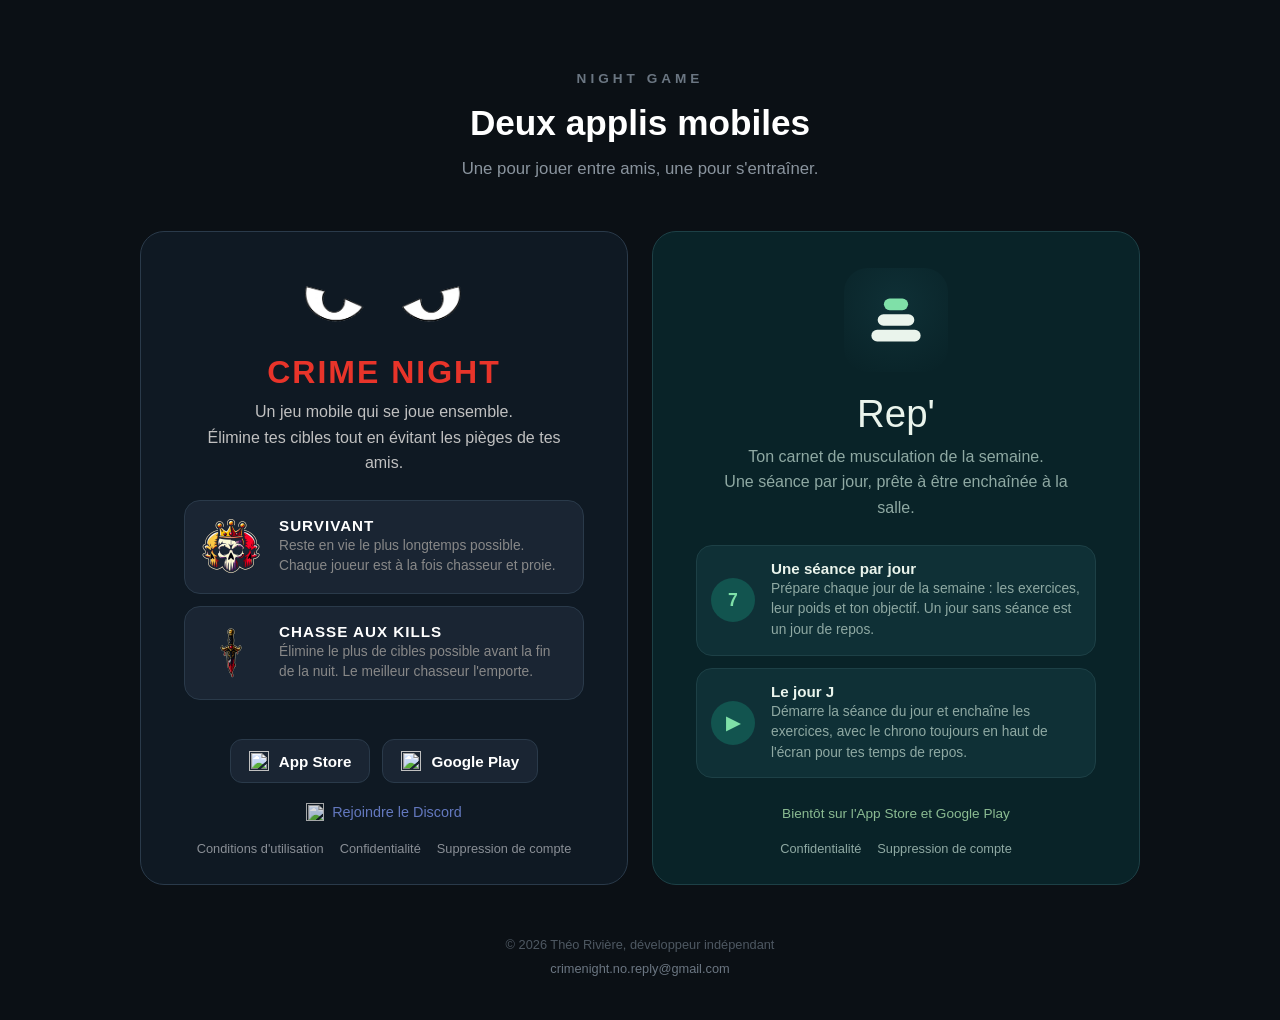
==== index.html @ a6609986 "Site statique de nightgame.fr Co-Authored-By: Claude Opus 5.5 <noreply@anthropic.com>" ====
<!DOCTYPE html>
<html lang="fr">
<head>
  <meta charset="UTF-8" />
  <meta name="viewport" content="width=device-width, initial-scale=1.0" />
  <title>Night Game – Crime Night et Rep'</title>
  <meta name="description" content="Crime Night, le jeu de l'assassin entre amis, et Rep', le carnet de musculation de la semaine. Deux applis mobiles de Théo Rivière." />
  <style>
    * { box-sizing: border-box; margin: 0; padding: 0; }
    body {
      font-family: -apple-system, BlinkMacSystemFont, "Segoe UI", Roboto, sans-serif;
      background: #0b1015;
      color: #e0e0e0;
      min-height: 100vh;
      display: flex;
      flex-direction: column;
      align-items: center;
      padding: 56px 16px 40px;
      overflow-x: hidden;
    }

    header {
      text-align: center;
      margin-bottom: 48px;
    }
    .brand {
      font-size: 0.85rem;
      font-weight: 700;
      letter-spacing: 4px;
      text-transform: uppercase;
      color: #6b7682;
      margin-bottom: 12px;
    }
    header h1 {
      font-size: 2.2rem;
      font-weight: 800;
      color: #ffffff;
      line-height: 1.2;
    }
    header p {
      margin-top: 12px;
      font-size: 1.05rem;
      color: #8a949e;
      line-height: 1.6;
    }

    .apps {
      display: grid;
      grid-template-columns: repeat(2, minmax(0, 1fr));
      gap: 24px;
      width: 100%;
      max-width: 1000px;
    }
    @media (max-width: 760px) {
      .apps { grid-template-columns: 1fr; }
    }

    .app {
      display: flex;
      flex-direction: column;
      align-items: center;
      text-align: center;
      border-radius: 24px;
      padding: 36px 24px 28px;
      border: 1px solid;
    }
    .app h2 {
      font-size: 2rem;
      font-weight: 800;
      margin-bottom: 8px;
    }
    .app .pitch {
      font-size: 1rem;
      line-height: 1.6;
      max-width: 380px;
      margin-bottom: 24px;
    }

    .features {
      display: flex;
      flex-direction: column;
      gap: 12px;
      width: 100%;
      max-width: 400px;
      margin-bottom: 28px;
      text-align: left;
    }
    .feature {
      display: flex;
      align-items: center;
      gap: 16px;
      border-radius: 16px;
      padding: 14px;
    }
    .feature-title {
      font-size: 0.95rem;
      font-weight: 700;
      margin-bottom: 2px;
    }
    .feature-desc {
      font-size: 0.86rem;
      line-height: 1.5;
    }

    .badges {
      display: flex;
      gap: 12px;
      flex-wrap: wrap;
      justify-content: center;
      margin-top: auto;
      margin-bottom: 20px;
    }
    .badge {
      display: inline-flex;
      align-items: center;
      gap: 10px;
      border-radius: 12px;
      padding: 11px 18px;
      text-decoration: none;
      color: #ffffff;
      font-size: 0.95rem;
      font-weight: 600;
      border: 1px solid;
      transition: background 0.2s, border-color 0.2s;
    }
    .badge img { display: block; }
    .soon {
      font-size: 0.85rem;
      margin-bottom: 20px;
      margin-top: auto;
    }

    .legal {
      display: flex;
      gap: 6px 16px;
      flex-wrap: wrap;
      justify-content: center;
      font-size: 0.8rem;
    }
    .legal a { text-decoration: none; }
    .legal a:hover { text-decoration: underline; }

    /* Crime Night: night blue and blood red, as in the app. */
    .crime-night { background: #0f1923; border-color: #2a3a4a; }
    .crime-night h2 { color: #e8342a; text-transform: uppercase; letter-spacing: 2px; }
    .crime-night .pitch { color: #c0c0c0; }
    .crime-night .feature { background: #1a2533; border: 1px solid #2a3a4a; }
    .crime-night .feature img { width: 64px; height: 64px; object-fit: cover; border-radius: 12px; flex-shrink: 0; }
    .crime-night .feature-title { color: #ffffff; text-transform: uppercase; letter-spacing: 1px; }
    .crime-night .feature-desc { color: #888888; }
    .crime-night .badge { background: #1a2533; border-color: #2a3a4a; }
    .crime-night .badge:hover { background: #243040; border-color: #e8342a; }
    .crime-night .legal a { color: #8a8f96; }
    .crime-night .legal a:hover { color: #e8342a; }
    .eyes { cursor: pointer; margin-bottom: 20px; }
    .eyes img { width: 180px; height: auto; display: block; }
    .discord {
      display: inline-flex;
      align-items: center;
      gap: 8px;
      color: #7289da;
      text-decoration: none;
      font-size: 0.9rem;
      opacity: 0.85;
      margin-bottom: 20px;
    }
    .discord:hover { opacity: 1; }

    /* Rep': night teal and greens, as in the app. */
    .rep { background: #092328; border-color: #1d4046; }
    .rep .logo { width: 104px; height: 104px; border-radius: 24px; margin-bottom: 20px; display: block; }
    .rep h2 { color: #eaf4ec; font-weight: 300; font-size: 2.4rem; }
    .rep .pitch { color: #8fa9a3; }
    .rep .feature { background: #0f3036; border: 1px solid #1d4046; }
    .rep .feature-icon {
      width: 44px; height: 44px; border-radius: 22px; flex-shrink: 0;
      background: #12544f; color: #7fe0a8;
      display: flex; align-items: center; justify-content: center;
      font-weight: 700; font-size: 1.1rem;
    }
    .rep .feature-title { color: #eaf4ec; }
    .rep .feature-desc { color: #8fa9a3; }
    .rep .soon { color: #8bbb92; }
    .rep .legal a { color: #8fa9a3; }
    .rep .legal a:hover { color: #7fe0a8; }

    footer {
      margin-top: 48px;
      font-size: 0.8rem;
      color: #4e5862;
      text-align: center;
      line-height: 1.8;
    }
    footer a { color: #6b7682; text-decoration: none; }
    footer a:hover { color: #ffffff; }
  </style>
</head>
<body>

  <header>
    <p class="brand">Night Game</p>
    <h1>Deux applis mobiles</h1>
    <p>Une pour jouer entre amis, une pour s'entraîner.</p>
  </header>

  <main class="apps">

    <section class="app crime-night" aria-labelledby="crime-night-title">
      <div class="eyes" id="eyesWrap">
        <img id="eyes" src="images/crime-night-eyes-0.png" alt="Les yeux de Crime Night" />
      </div>
      <h2 id="crime-night-title">Crime Night</h2>
      <p class="pitch">
        Un jeu mobile qui se joue ensemble.<br>
        Élimine tes cibles tout en évitant les pièges de tes amis.
      </p>

      <div class="features">
        <div class="feature">
          <img src="images/crime-night-survivant.png" alt="" />
          <div>
            <h3 class="feature-title">Survivant</h3>
            <p class="feature-desc">Reste en vie le plus longtemps possible. Chaque joueur est à la fois chasseur et proie.</p>
          </div>
        </div>
        <div class="feature">
          <img src="images/crime-night-chasse.png" alt="" />
          <div>
            <h3 class="feature-title">Chasse aux kills</h3>
            <p class="feature-desc">Élimine le plus de cibles possible avant la fin de la nuit. Le meilleur chasseur l'emporte.</p>
          </div>
        </div>
      </div>

      <div class="badges">
        <a class="badge" href="#" id="crime-night-appstore">
          <img src="https://cdn.simpleicons.org/apple/ffffff" width="20" height="20" alt="" />
          App Store
        </a>
        <a class="badge" href="#" id="crime-night-playstore">
          <img src="https://cdn.simpleicons.org/googleplay/ffffff" width="20" height="20" alt="" />
          Google Play
        </a>
      </div>

      <a class="discord" href="https://discord.gg/NKzgm3md3F" target="_blank" rel="noopener">
        <img src="https://cdn.simpleicons.org/discord/5865F2" width="18" height="18" alt="" style="display:block" />
        Rejoindre le Discord
      </a>

      <nav class="legal" aria-label="Crime Night : informations légales">
        <a href="cgu.html">Conditions d'utilisation</a>
        <a href="confidentialite.html">Confidentialité</a>
        <a href="suppression-compte.html">Suppression de compte</a>
      </nav>
    </section>

    <section class="app rep" aria-labelledby="rep-title">
      <img class="logo" src="images/rep.svg" alt="Logo de Rep'" />
      <h2 id="rep-title">Rep'</h2>
      <p class="pitch">
        Ton carnet de musculation de la semaine.<br>
        Une séance par jour, prête à être enchaînée à la salle.
      </p>

      <div class="features">
        <div class="feature">
          <div class="feature-icon" aria-hidden="true">7</div>
          <div>
            <h3 class="feature-title">Une séance par jour</h3>
            <p class="feature-desc">Prépare chaque jour de la semaine : les exercices, leur poids et ton objectif. Un jour sans séance est un jour de repos.</p>
          </div>
        </div>
        <div class="feature">
          <div class="feature-icon" aria-hidden="true">▶</div>
          <div>
            <h3 class="feature-title">Le jour J</h3>
            <p class="feature-desc">Démarre la séance du jour et enchaîne les exercices, avec le chrono toujours en haut de l'écran pour tes temps de repos.</p>
          </div>
        </div>
      </div>

      <p class="soon">Bientôt sur l'App Store et Google Play</p>

      <nav class="legal" aria-label="Rep' : informations légales">
        <a href="rep/confidentialite.html">Confidentialité</a>
        <a href="rep/suppression-compte.html">Suppression de compte</a>
      </nav>
    </section>

  </main>

  <footer>
    © 2026 Théo Rivière, développeur indépendant<br>
    <a href="mailto:crimenight.no.reply@gmail.com">crimenight.no.reply@gmail.com</a>
  </footer>

  <script>
    const FRAMES = [
      'images/crime-night-eyes-0.png',
      'images/crime-night-eyes-1.png',
      'images/crime-night-eyes-2.png'
    ];
    const SEQUENCE = [0, 1, 2, 1, 0];
    const TIMING   = [0, 60, 80, 60, 90];

    // Loaded ahead, so the first blink doesn't wait for the network.
    FRAMES.forEach((src) => { new Image().src = src; });

    const img = document.getElementById('eyes');
    let blinking = false;
    let nextBlink;

    function playBlink(scheduleNext) {
      if (blinking) return;
      blinking = true;
      clearTimeout(nextBlink);
      let step = 0;
      function tick() {
        if (step >= SEQUENCE.length) {
          blinking = false;
          if (scheduleNext) nextBlink = setTimeout(() => playBlink(true), 8000 + Math.random() * 6000);
          return;
        }
        img.src = FRAMES[SEQUENCE[step]];
        setTimeout(tick, TIMING[step]);
        step++;
      }
      tick();
    }

    setTimeout(() => playBlink(true), 1600);
    document.getElementById('eyesWrap').addEventListener('click', () => playBlink(false));
  </script>

</body>
</html>
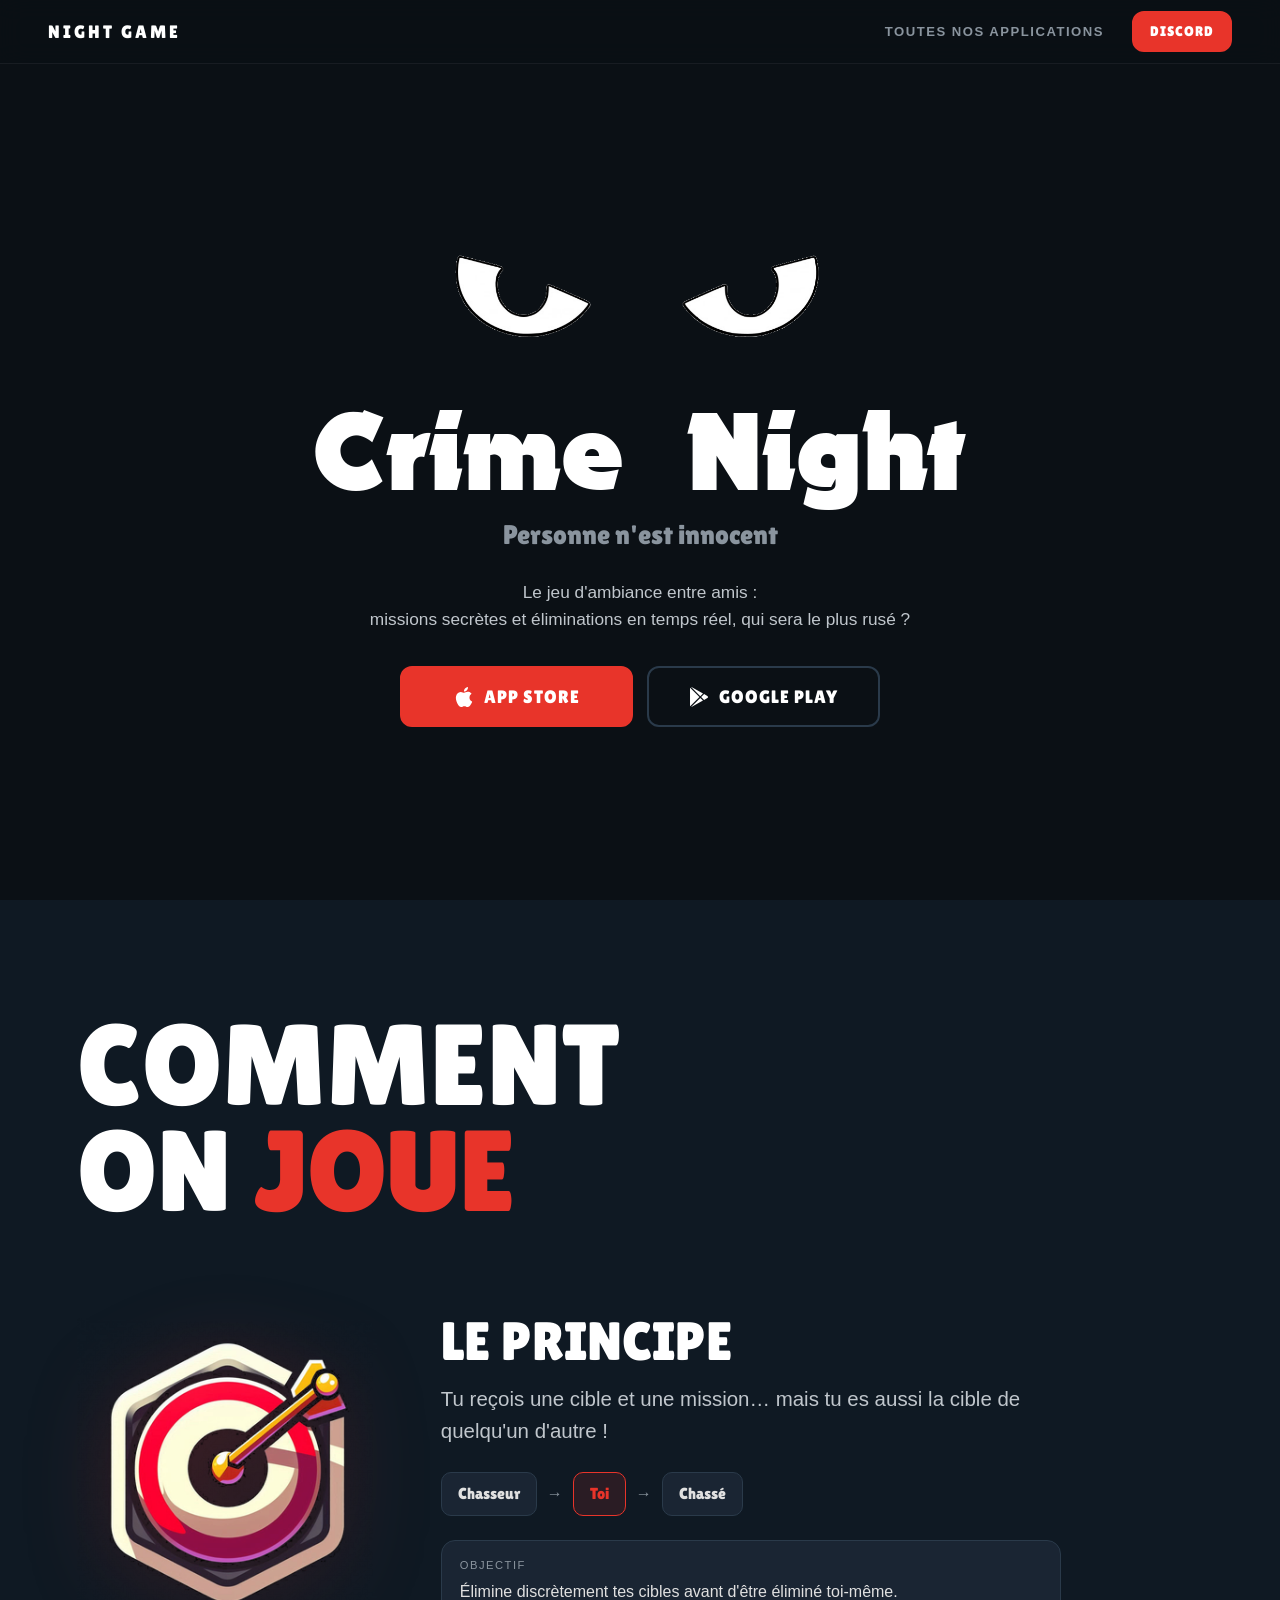
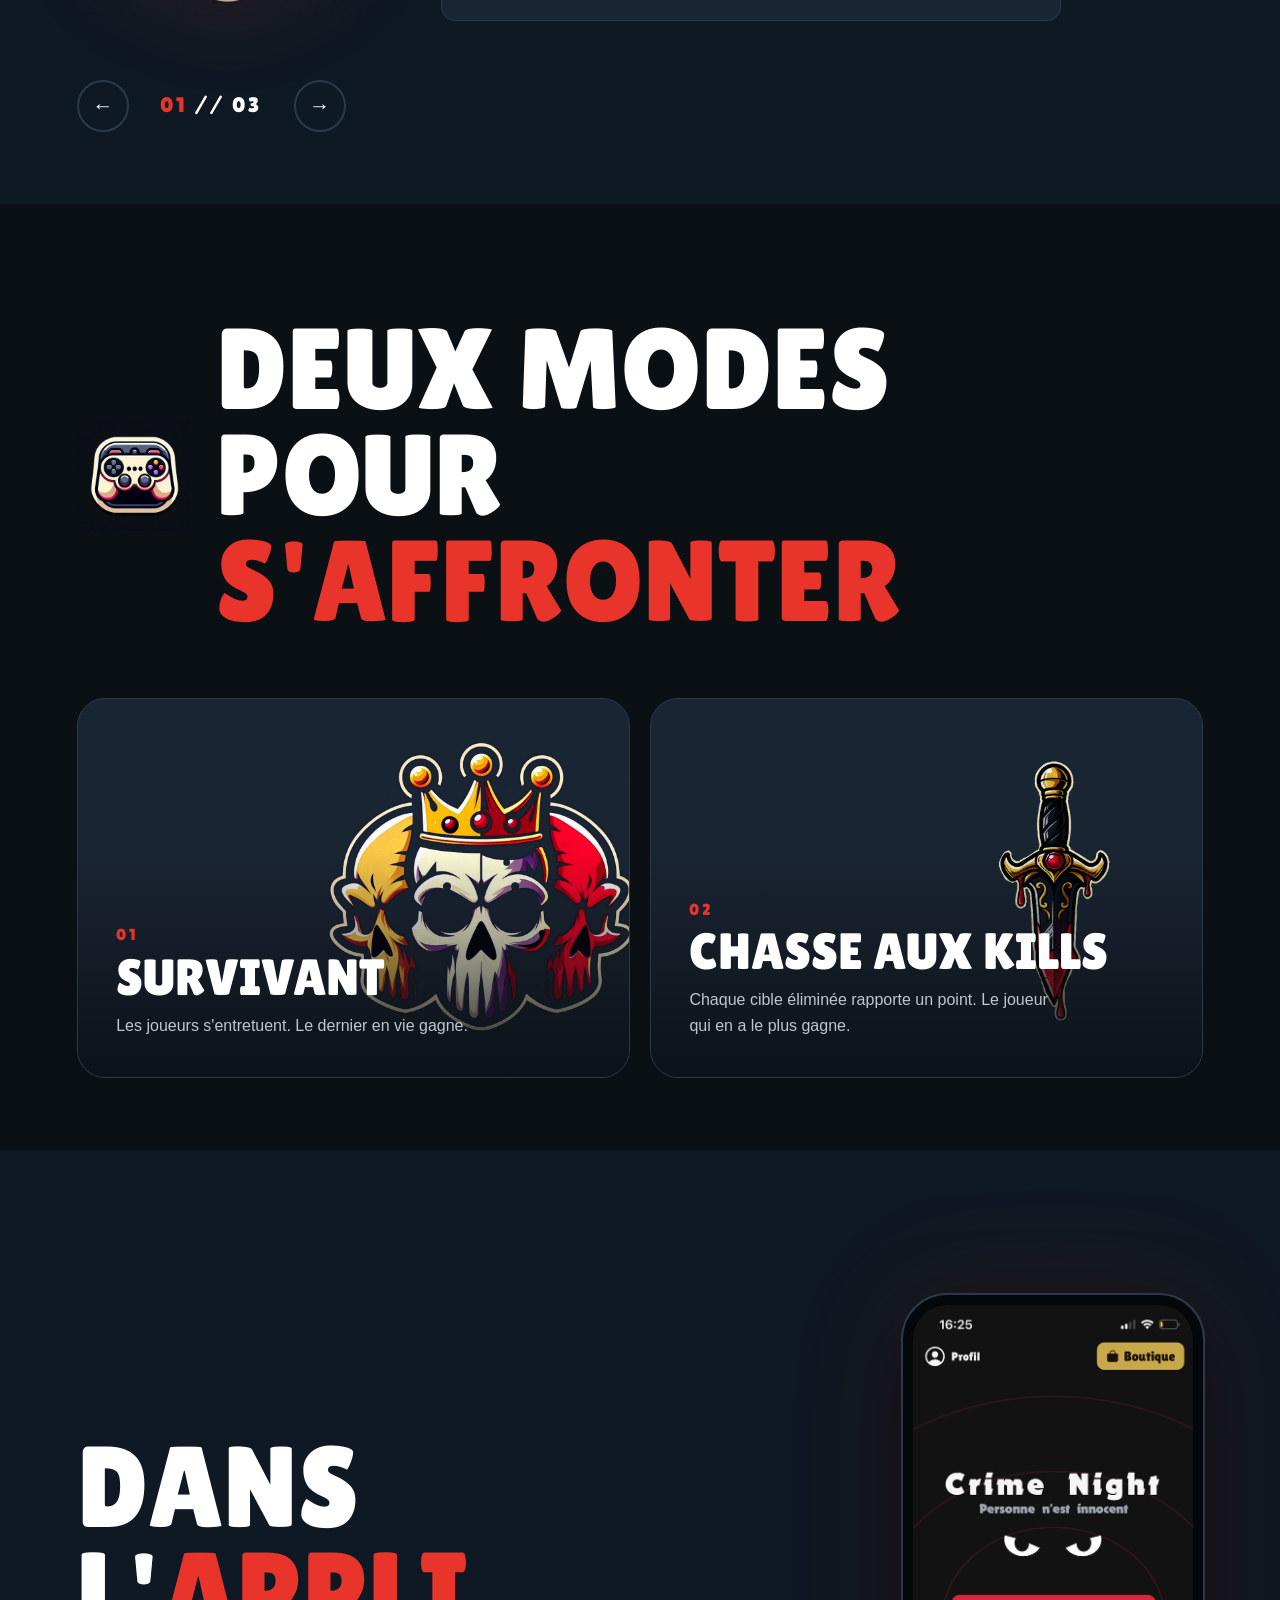
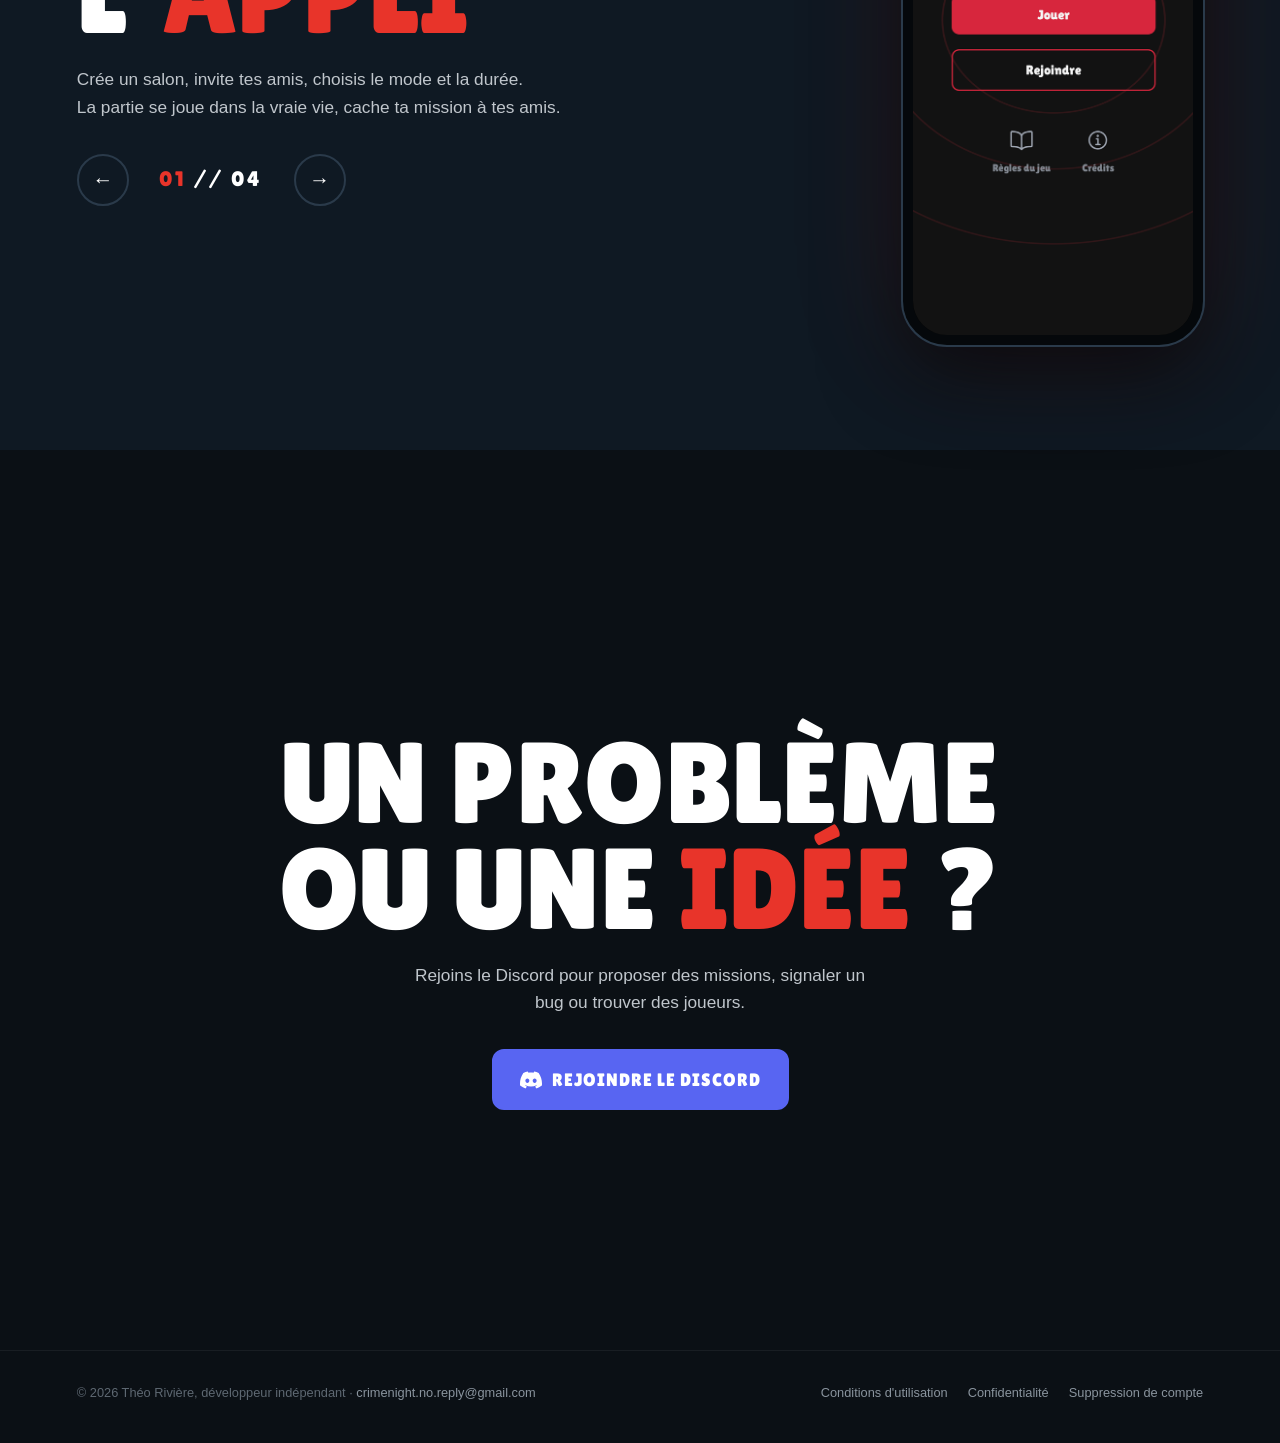
==== commit c99e1ded: "Refonte du site : accueil Crime Night, « Toutes nos applications », pages légales bilingues - index." ====
--- a/index.html
+++ b/index.html
@@ -3,335 +3,155 @@
 <head>
   <meta charset="UTF-8" />
   <meta name="viewport" content="width=device-width, initial-scale=1.0" />
-  <title>Night Game – Crime Night et Rep'</title>
-  <meta name="description" content="Crime Night, le jeu de l'assassin entre amis, et Rep', le carnet de musculation de la semaine. Deux applis mobiles de Théo Rivière." />
-  <style>
-    * { box-sizing: border-box; margin: 0; padding: 0; }
-    body {
-      font-family: -apple-system, BlinkMacSystemFont, "Segoe UI", Roboto, sans-serif;
-      background: #0b1015;
-      color: #e0e0e0;
-      min-height: 100vh;
-      display: flex;
-      flex-direction: column;
-      align-items: center;
-      padding: 56px 16px 40px;
-      overflow-x: hidden;
-    }
+  <title>Crime Night – Night Game</title>
+  <meta name="description" content="Crime Night, le jeu d'ambiance entre amis : missions secrètes et éliminations en temps réel. Disponible sur l'App Store et Google Play." />
+  <link rel="icon" href="images/crime-night-icon.png" type="image/png" />
+  <link rel="stylesheet" href="site.css" />
+</head>
+<body id="top">
 
-    header {
-      text-align: center;
-      margin-bottom: 48px;
-    }
-    .brand {
-      font-size: 0.85rem;
-      font-weight: 700;
-      letter-spacing: 4px;
-      text-transform: uppercase;
-      color: #6b7682;
-      margin-bottom: 12px;
-    }
-    header h1 {
-      font-size: 2.2rem;
-      font-weight: 800;
-      color: #ffffff;
-      line-height: 1.2;
-    }
-    header p {
-      margin-top: 12px;
-      font-size: 1.05rem;
-      color: #8a949e;
-      line-height: 1.6;
-    }
-
-    .apps {
-      display: grid;
-      grid-template-columns: repeat(2, minmax(0, 1fr));
-      gap: 24px;
-      width: 100%;
-      max-width: 1000px;
-    }
-    @media (max-width: 760px) {
-      .apps { grid-template-columns: 1fr; }
-    }
-
-    .app {
-      display: flex;
-      flex-direction: column;
-      align-items: center;
-      text-align: center;
-      border-radius: 24px;
-      padding: 36px 24px 28px;
-      border: 1px solid;
-    }
-    .app h2 {
-      font-size: 2rem;
-      font-weight: 800;
-      margin-bottom: 8px;
-    }
-    .app .pitch {
-      font-size: 1rem;
-      line-height: 1.6;
-      max-width: 380px;
-      margin-bottom: 24px;
-    }
-
-    .features {
-      display: flex;
-      flex-direction: column;
-      gap: 12px;
-      width: 100%;
-      max-width: 400px;
-      margin-bottom: 28px;
-      text-align: left;
-    }
-    .feature {
-      display: flex;
-      align-items: center;
-      gap: 16px;
-      border-radius: 16px;
-      padding: 14px;
-    }
-    .feature-title {
-      font-size: 0.95rem;
-      font-weight: 700;
-      margin-bottom: 2px;
-    }
-    .feature-desc {
-      font-size: 0.86rem;
-      line-height: 1.5;
-    }
-
-    .badges {
-      display: flex;
-      gap: 12px;
-      flex-wrap: wrap;
-      justify-content: center;
-      margin-top: auto;
-      margin-bottom: 20px;
-    }
-    .badge {
-      display: inline-flex;
-      align-items: center;
-      gap: 10px;
-      border-radius: 12px;
-      padding: 11px 18px;
-      text-decoration: none;
-      color: #ffffff;
-      font-size: 0.95rem;
-      font-weight: 600;
-      border: 1px solid;
-      transition: background 0.2s, border-color 0.2s;
-    }
-    .badge img { display: block; }
-    .soon {
-      font-size: 0.85rem;
-      margin-bottom: 20px;
-      margin-top: auto;
-    }
-
-    .legal {
-      display: flex;
-      gap: 6px 16px;
-      flex-wrap: wrap;
-      justify-content: center;
-      font-size: 0.8rem;
-    }
-    .legal a { text-decoration: none; }
-    .legal a:hover { text-decoration: underline; }
-
-    /* Crime Night: night blue and blood red, as in the app. */
-    .crime-night { background: #0f1923; border-color: #2a3a4a; }
-    .crime-night h2 { color: #e8342a; text-transform: uppercase; letter-spacing: 2px; }
-    .crime-night .pitch { color: #c0c0c0; }
-    .crime-night .feature { background: #1a2533; border: 1px solid #2a3a4a; }
-    .crime-night .feature img { width: 64px; height: 64px; object-fit: cover; border-radius: 12px; flex-shrink: 0; }
-    .crime-night .feature-title { color: #ffffff; text-transform: uppercase; letter-spacing: 1px; }
-    .crime-night .feature-desc { color: #888888; }
-    .crime-night .badge { background: #1a2533; border-color: #2a3a4a; }
-    .crime-night .badge:hover { background: #243040; border-color: #e8342a; }
-    .crime-night .legal a { color: #8a8f96; }
-    .crime-night .legal a:hover { color: #e8342a; }
-    .eyes { cursor: pointer; margin-bottom: 20px; }
-    .eyes img { width: 180px; height: auto; display: block; }
-    .discord {
-      display: inline-flex;
-      align-items: center;
-      gap: 8px;
-      color: #7289da;
-      text-decoration: none;
-      font-size: 0.9rem;
-      opacity: 0.85;
-      margin-bottom: 20px;
-    }
-    .discord:hover { opacity: 1; }
-
-    /* Rep': night teal and greens, as in the app. */
-    .rep { background: #092328; border-color: #1d4046; }
-    .rep .logo { width: 104px; height: 104px; border-radius: 24px; margin-bottom: 20px; display: block; }
-    .rep h2 { color: #eaf4ec; font-weight: 300; font-size: 2.4rem; }
-    .rep .pitch { color: #8fa9a3; }
-    .rep .feature { background: #0f3036; border: 1px solid #1d4046; }
-    .rep .feature-icon {
-      width: 44px; height: 44px; border-radius: 22px; flex-shrink: 0;
-      background: #12544f; color: #7fe0a8;
-      display: flex; align-items: center; justify-content: center;
-      font-weight: 700; font-size: 1.1rem;
-    }
-    .rep .feature-title { color: #eaf4ec; }
-    .rep .feature-desc { color: #8fa9a3; }
-    .rep .soon { color: #8bbb92; }
-    .rep .legal a { color: #8fa9a3; }
-    .rep .legal a:hover { color: #7fe0a8; }
-
-    footer {
-      margin-top: 48px;
-      font-size: 0.8rem;
-      color: #4e5862;
-      text-align: center;
-      line-height: 1.8;
-    }
-    footer a { color: #6b7682; text-decoration: none; }
-    footer a:hover { color: #ffffff; }
-  </style>
-</head>
-<body>
-
-  <header>
-    <p class="brand">Night Game</p>
-    <h1>Deux applis mobiles</h1>
-    <p>Une pour jouer entre amis, une pour s'entraîner.</p>
+  <header class="nav">
+    <a class="brand" href="index.html">Night Game</a>
+    <a class="link" href="applications.html"><span class="hide-s">Toutes nos applications</span><span class="show-s">Applis</span></a>
+    <a class="btn" href="https://discord.gg/NKzgm3md3F" target="_blank" rel="noopener">Discord</a>
   </header>
 
-  <main class="apps">
+  <main>
 
-    <section class="app crime-night" aria-labelledby="crime-night-title">
-      <div class="eyes" id="eyesWrap">
-        <img id="eyes" src="images/crime-night-eyes-0.png" alt="Les yeux de Crime Night" />
+    <!-- Ouverture -->
+    <section class="screen hero hero-a">
+      <img class="eyes" src="images/crime-night-eyes-0.png" alt="Les yeux de Crime Night" />
+      <h1 class="wordmark">Crime Night</h1>
+      <p class="tagline">Personne n'est innocent</p>
+      <p class="pitch">Le jeu d'ambiance entre amis :<br> missions secrètes et éliminations en temps réel, qui sera le plus rusé ?</p>
+      <div class="stores">
+        <a class="btn big" href="https://apps.apple.com/fr/app/crime-night/id6790823280" target="_blank" rel="noopener">
+          <img src="images/icones/apple.svg" alt="" /> App Store
+        </a>
+        <a class="btn big ghost" href="https://play.google.com/store/apps/details?id=com.theoriviere.frontend&hl=fr" target="_blank" rel="noopener">
+          <img src="images/icones/googleplay.svg" alt="" /> Google Play
+        </a>
       </div>
-      <h2 id="crime-night-title">Crime Night</h2>
-      <p class="pitch">
-        Un jeu mobile qui se joue ensemble.<br>
-        Élimine tes cibles tout en évitant les pièges de tes amis.
-      </p>
+    </section>
 
-      <div class="features">
-        <div class="feature">
+    <!-- Comment on joue -->
+    <section class="screen alt carousel" id="regles">
+      <h2 class="giant reveal">Comment<br>on <em>joue</em></h2>
+      <div class="slides reveal d1">
+
+        <article class="slide rule">
+          <img class="art" src="images/regles/cible.png" alt="" />
+          <div>
+            <h3>Le principe</h3>
+            <p class="lead">Tu reçois une cible et une mission… mais tu es aussi la cible de quelqu'un d'autre !</p>
+            <div class="chain"><span>Chasseur</span><i>→</i><span class="you">Toi</span><i>→</i><span>Chassé</span></div>
+            <div class="note"><small>Objectif</small>Élimine discrètement tes cibles avant d'être éliminé toi-même.</div>
+          </div>
+        </article>
+
+        <article class="slide rule">
+          <img class="art" src="images/regles/notepaper.png" alt="" />
+          <div>
+            <h3>Ta mission</h3>
+            <p class="lead">Tu reçois une cible et un objectif secrets. Accomplis l'objectif sans être soupçonné pour valider le kill.</p>
+            <div class="note"><small>Exemple d'objectif</small>« Fais rire ta cible avec un mime »</div>
+            <div class="note"><small>À savoir</small>Relancer ta mission secrète change l'objectif, mais ta cible reste la même.</div>
+          </div>
+        </article>
+
+        <article class="slide rule">
+          <img class="art" src="images/regles/bulb.png" alt="" />
+          <div>
+            <h3>Revendiquer un kill</h3>
+            <p class="lead">Mission accomplie ?</p>
+            <ul class="steps">
+              <li data-mark="1">Appuie sur « J'ai tué ma cible ».</li>
+              <li class="ok" data-mark="✓">Si la personne confirme, ton kill est validé.</li>
+              <li class="ko" data-mark="✕">Si elle refuse, il va falloir redoubler d'inventivité pour l'éliminer.</li>
+            </ul>
+            <div class="note"><small>À savoir</small>Sans réponse après 10 minutes, le kill est validé directement.</div>
+          </div>
+        </article>
+
+      </div>
+      <div class="controls reveal d2">
+        <button class="arrow prev" aria-label="Règle précédente">←</button>
+        <span class="counter"></span>
+        <button class="arrow next" aria-label="Règle suivante">→</button>
+      </div>
+    </section>
+
+    <!-- Les deux modes -->
+    <section class="screen" id="modes">
+      <div class="modes-head reveal">
+        <img src="images/regles/console.png" alt="" />
+        <h2 class="giant">Deux modes<br>pour <em>s'affronter</em></h2>
+      </div>
+      <div class="modes reveal d1">
+        <article class="mode">
           <img src="images/crime-night-survivant.png" alt="" />
           <div>
-            <h3 class="feature-title">Survivant</h3>
-            <p class="feature-desc">Reste en vie le plus longtemps possible. Chaque joueur est à la fois chasseur et proie.</p>
+            <span class="num">01</span>
+            <h3>Survivant</h3>
+            <p>Les joueurs s'entretuent. Le dernier en vie gagne.</p>
+          </div>
+        </article>
+        <article class="mode">
+          <img src="images/crime-night-chasse.png" alt="" />
+          <div>
+            <span class="num">02</span>
+            <h3>Chasse aux kills</h3>
+            <p>Chaque cible éliminée rapporte un point. Le joueur qui en a le plus gagne.</p>
+          </div>
+        </article>
+      </div>
+    </section>
+
+    <!-- Captures d'écran -->
+    <section class="screen alt carousel" id="captures">
+      <div class="shots">
+        <div class="reveal">
+          <h2 class="giant">Dans<br>l'<em>appli</em></h2>
+          <p>Crée un salon, invite tes amis, choisis le mode et la durée.<br> La partie se joue dans la vraie vie, cache ta mission à tes amis.</p>
+          <div class="controls">
+            <button class="arrow prev" aria-label="Capture précédente">←</button>
+            <span class="counter"></span>
+            <button class="arrow next" aria-label="Capture suivante">→</button>
           </div>
         </div>
-        <div class="feature">
-          <img src="images/crime-night-chasse.png" alt="" />
-          <div>
-            <h3 class="feature-title">Chasse aux kills</h3>
-            <p class="feature-desc">Élimine le plus de cibles possible avant la fin de la nuit. Le meilleur chasseur l'emporte.</p>
+        <div class="phone-col reveal d1">
+          <div class="phone">
+            <div class="slides">
+              <div class="slide"><img src="images/captures/capture1.png" alt="Écran d'accueil de Crime Night" /></div>
+              <div class="slide"><img src="images/captures/capture2.png" alt="Capture de Crime Night" loading="lazy" /></div>
+              <div class="slide"><img src="images/captures/capture3.png" alt="Création d'un salon dans Crime Night" loading="lazy" /></div>
+              <div class="slide"><img src="images/captures/capture4.png" alt="Capture de Crime Night" loading="lazy" /></div>
+            </div>
           </div>
         </div>
       </div>
-
-      <div class="badges">
-        <a class="badge" href="#" id="crime-night-appstore">
-          <img src="https://cdn.simpleicons.org/apple/ffffff" width="20" height="20" alt="" />
-          App Store
-        </a>
-        <a class="badge" href="#" id="crime-night-playstore">
-          <img src="https://cdn.simpleicons.org/googleplay/ffffff" width="20" height="20" alt="" />
-          Google Play
-        </a>
-      </div>
-
-      <a class="discord" href="https://discord.gg/NKzgm3md3F" target="_blank" rel="noopener">
-        <img src="https://cdn.simpleicons.org/discord/5865F2" width="18" height="18" alt="" style="display:block" />
-        Rejoindre le Discord
-      </a>
-
-      <nav class="legal" aria-label="Crime Night : informations légales">
-        <a href="cgu.html">Conditions d'utilisation</a>
-        <a href="confidentialite.html">Confidentialité</a>
-        <a href="suppression-compte.html">Suppression de compte</a>
-      </nav>
     </section>
 
-    <section class="app rep" aria-labelledby="rep-title">
-      <img class="logo" src="images/rep.svg" alt="Logo de Rep'" />
-      <h2 id="rep-title">Rep'</h2>
-      <p class="pitch">
-        Ton carnet de musculation de la semaine.<br>
-        Une séance par jour, prête à être enchaînée à la salle.
-      </p>
-
-      <div class="features">
-        <div class="feature">
-          <div class="feature-icon" aria-hidden="true">7</div>
-          <div>
-            <h3 class="feature-title">Une séance par jour</h3>
-            <p class="feature-desc">Prépare chaque jour de la semaine : les exercices, leur poids et ton objectif. Un jour sans séance est un jour de repos.</p>
-          </div>
-        </div>
-        <div class="feature">
-          <div class="feature-icon" aria-hidden="true">▶</div>
-          <div>
-            <h3 class="feature-title">Le jour J</h3>
-            <p class="feature-desc">Démarre la séance du jour et enchaîne les exercices, avec le chrono toujours en haut de l'écran pour tes temps de repos.</p>
-          </div>
-        </div>
-      </div>
-
-      <p class="soon">Bientôt sur l'App Store et Google Play</p>
-
-      <nav class="legal" aria-label="Rep' : informations légales">
-        <a href="rep/confidentialite.html">Confidentialité</a>
-        <a href="rep/suppression-compte.html">Suppression de compte</a>
-      </nav>
+    <!-- Discord -->
+    <section class="screen discord" id="discord">
+      <h2 class="giant reveal">Un problème<br>ou une <em>idée</em> ?</h2>
+      <p class="reveal d1">Rejoins le Discord pour proposer des missions, signaler un bug ou trouver des joueurs.</p>
+      <a class="btn big discord-btn reveal d2" href="https://discord.gg/NKzgm3md3F" target="_blank" rel="noopener">
+        <img src="images/icones/discord.svg" width="22" height="22" alt="" /> Rejoindre le Discord
+      </a>
     </section>
 
   </main>
 
   <footer>
-    © 2026 Théo Rivière, développeur indépendant<br>
-    <a href="mailto:crimenight.no.reply@gmail.com">crimenight.no.reply@gmail.com</a>
+    <span>© 2026 Théo Rivière, développeur indépendant · <a href="mailto:crimenight.no.reply@gmail.com">crimenight.no.reply@gmail.com</a></span>
+    <nav aria-label="Informations légales">
+      <a href="cgu.html">Conditions d'utilisation</a>
+      <a href="confidentialite.html">Confidentialité</a>
+      <a href="suppression-compte.html">Suppression de compte</a>
+    </nav>
   </footer>
 
-  <script>
-    const FRAMES = [
-      'images/crime-night-eyes-0.png',
-      'images/crime-night-eyes-1.png',
-      'images/crime-night-eyes-2.png'
-    ];
-    const SEQUENCE = [0, 1, 2, 1, 0];
-    const TIMING   = [0, 60, 80, 60, 90];
-
-    // Loaded ahead, so the first blink doesn't wait for the network.
-    FRAMES.forEach((src) => { new Image().src = src; });
-
-    const img = document.getElementById('eyes');
-    let blinking = false;
-    let nextBlink;
-
-    function playBlink(scheduleNext) {
-      if (blinking) return;
-      blinking = true;
-      clearTimeout(nextBlink);
-      let step = 0;
-      function tick() {
-        if (step >= SEQUENCE.length) {
-          blinking = false;
-          if (scheduleNext) nextBlink = setTimeout(() => playBlink(true), 8000 + Math.random() * 6000);
-          return;
-        }
-        img.src = FRAMES[SEQUENCE[step]];
-        setTimeout(tick, TIMING[step]);
-        step++;
-      }
-      tick();
-    }
-
-    setTimeout(() => playBlink(true), 1600);
-    document.getElementById('eyesWrap').addEventListener('click', () => playBlink(false));
-  </script>
-
+  <script src="site.js"></script>
 </body>
 </html>
--- a/site.css
+++ b/site.css
@@ -0,0 +1,311 @@
+@font-face {
+  font-family: "Lilita One";
+  src: url("fonts/LilitaOne-Regular.ttf") format("truetype");
+  font-display: swap;
+}
+@font-face {
+  font-family: "Nougat";
+  src: url("fonts/Nougat-ExtraBlack.ttf") format("truetype");
+  font-display: swap;
+}
+
+:root {
+  --night: #0b1015;
+  --panel: #0f1923;
+  --panel-2: #1a2533;
+  --line: #2a3a4a;
+  --blood: #e8342a;
+  --text: #e0e0e0;
+  --muted: #8a949e;
+  --nav-h: 64px;
+  --title: "Lilita One", "Segoe UI", sans-serif;
+  --body: -apple-system, BlinkMacSystemFont, "Segoe UI", Roboto, sans-serif;
+}
+
+* { box-sizing: border-box; margin: 0; padding: 0; }
+html { scroll-behavior: smooth; }
+body {
+  font-family: var(--body);
+  background: var(--night);
+  color: var(--text);
+  line-height: 1.6;
+  overflow-x: hidden;
+}
+img { max-width: 100%; display: block; }
+a { color: inherit; }
+[hidden] { display: none !important; }
+
+/* ── Barre du haut ─────────────────────────────────────────── */
+.nav {
+  position: fixed; inset: 0 0 auto 0; z-index: 50;
+  height: var(--nav-h);
+  display: flex; align-items: center; gap: 28px;
+  padding: 0 clamp(16px, 4vw, 48px);
+  background: rgba(11, 16, 21, 0.72);
+  backdrop-filter: blur(12px);
+  border-bottom: 1px solid rgba(255, 255, 255, 0.06);
+}
+.nav .brand {
+  font-family: var(--title);
+  font-size: 1.15rem; letter-spacing: 3px; text-transform: uppercase;
+  text-decoration: none; color: #fff; margin-right: auto; white-space: nowrap;
+}
+.nav .show-s { display: none; }
+.nav a.link {
+  text-decoration: none; color: var(--muted);
+  font-size: 0.82rem; font-weight: 700; letter-spacing: 1.5px; text-transform: uppercase;
+  transition: color 0.2s;
+}
+.nav a.link:hover, .nav a.link[aria-current] { color: #fff; }
+.btn {
+  display: inline-flex; align-items: center; gap: 10px;
+  font-family: var(--title); font-size: 1rem; letter-spacing: 1px; text-transform: uppercase;
+  text-decoration: none; color: #fff;
+  background: var(--blood); border: 2px solid var(--blood); border-radius: 12px;
+  padding: 10px 20px;
+  transition: transform 0.15s, background 0.2s, border-color 0.2s;
+}
+.btn:hover { transform: translateY(-2px); }
+.btn.ghost { background: transparent; border-color: var(--line); }
+.btn.ghost:hover { border-color: var(--blood); }
+.btn.big { font-size: 1.15rem; padding: 14px 26px; }
+.nav .btn { padding: 7px 16px; font-size: 0.9rem; }
+@media (max-width: 720px) {
+  .nav { gap: 14px; }
+  .nav .brand { font-size: 1rem; letter-spacing: 2px; }
+  .nav .hide-s { display: none; }
+  .nav .show-s { display: inline; }
+  .nav a.link { font-size: 0.72rem; letter-spacing: 1px; }
+}
+
+/* ── Sections plein écran ──────────────────────────────────── */
+.screen {
+  min-height: 100vh; min-height: 100svh;
+  padding: calc(var(--nav-h) + 48px) clamp(20px, 6vw, 96px) 72px;
+  display: flex; flex-direction: column; justify-content: center;
+  position: relative;
+}
+.screen.alt { background: var(--panel); }
+.giant {
+  font-family: var(--title); font-weight: 400;
+  font-size: clamp(2.6rem, 9vw, 7.5rem);
+  line-height: 0.92; text-transform: uppercase; color: #fff;
+  margin-bottom: clamp(28px, 5vw, 64px);
+}
+.giant em { font-style: normal; color: var(--blood); }
+
+/* Apparition au défilement (uniquement si le script tourne). */
+.js .reveal { opacity: 0; transform: translateY(40px); transition: opacity 0.7s ease, transform 0.7s ease; }
+.js .reveal.in { opacity: 1; transform: none; }
+.js .reveal.d1 { transition-delay: 0.12s; }
+.js .reveal.d2 { transition-delay: 0.24s; }
+
+/* ── Ouverture, variante A : sobre ─────────────────────────── */
+.hero { overflow: hidden; }
+.wordmark { font-family: "Nougat", var(--title); font-weight: 400; color: #fff; text-transform: none; }
+.tagline { font-family: var(--title); color: var(--muted); }
+.stores { display: flex; gap: 14px; flex-wrap: wrap; }
+.stores img { width: 20px; height: 20px; }
+.eyes { cursor: pointer; }
+
+.hero-a { align-items: center; text-align: center; }
+.hero-a .eyes { width: min(64vw, 420px); margin-bottom: 28px; }
+.hero-a .wordmark { font-size: clamp(3rem, 11vw, 7rem); line-height: 1; letter-spacing: 2px; }
+.hero-a .tagline { font-size: clamp(1.1rem, 2.6vw, 1.7rem); margin: 6px 0 22px; }
+.hero-a .pitch { max-width: 680px; color: #c0c6cc; font-size: 1.08rem; margin-bottom: 32px; }
+.hero-a .stores { justify-content: center; width: 100%; max-width: 480px; }
+.hero-a .stores .btn { flex: 1 1 200px; justify-content: center; }
+
+/* Apparition des éléments de l'ouverture, reprise de la variante B. */
+.hero-a .eyes { animation: fade 0.9s both; }
+.hero-a .wordmark span { display: inline-block; animation: drop 0.7s cubic-bezier(0.2, 1.4, 0.4, 1) both; }
+.hero-a .tagline { animation: fade 0.8s 1s both; }
+.hero-a .pitch { animation: fade 0.8s 1.15s both; }
+.hero-a .stores { animation: fade 0.8s 1.3s both; }
+@keyframes drop {
+  from { opacity: 0; transform: translateY(0.6em) rotate(6deg); }
+  to   { opacity: 1; transform: none; }
+}
+@keyframes fade { from { opacity: 0; transform: translateY(16px); } to { opacity: 1; transform: none; } }
+
+
+
+/* ── Carrousels numérotés ──────────────────────────────────── */
+.carousel .slides { display: grid; }
+.carousel .slide {
+  grid-area: 1 / 1;
+  opacity: 0; visibility: hidden; transform: translateX(40px);
+  transition: opacity 0.45s ease, transform 0.45s ease, visibility 0s 0.45s;
+}
+.carousel .slide.on { opacity: 1; visibility: visible; transform: none; transition-delay: 0s; }
+.controls { display: flex; align-items: center; gap: 18px; margin-top: 32px; }
+.counter { font-family: var(--title); font-size: 1.3rem; letter-spacing: 3px; color: #fff; min-width: 6.2em; text-align: center; }
+.counter b { font-weight: 400; color: var(--blood); }
+.arrow {
+  width: 52px; height: 52px; border-radius: 50%;
+  background: transparent; border: 2px solid var(--line); color: #fff;
+  font-size: 1.3rem; cursor: pointer; transition: background 0.2s, border-color 0.2s;
+}
+.arrow:hover { background: var(--blood); border-color: var(--blood); }
+
+/* ── Comment on joue ───────────────────────────────────────── */
+.rule { display: grid; grid-template-columns: minmax(140px, 300px) 1fr; gap: clamp(24px, 5vw, 72px); align-items: center; }
+.rule .art { width: 100%; filter: drop-shadow(0 12px 40px rgba(232, 52, 42, 0.25)); }
+.rule h3 { font-family: var(--title); font-weight: 400; font-size: clamp(1.8rem, 4.2vw, 3.4rem); line-height: 1; text-transform: uppercase; color: #fff; margin-bottom: 14px; }
+.rule p.lead { font-size: clamp(1.02rem, 1.6vw, 1.3rem); color: #c0c6cc; max-width: 620px; }
+.chain { display: flex; align-items: center; gap: 10px; flex-wrap: wrap; margin-top: 24px; font-family: var(--title); }
+.chain span { border: 1px solid var(--line); background: var(--panel-2); border-radius: 10px; padding: 8px 16px; }
+.chain span.you { border-color: var(--blood); color: var(--blood); background: rgba(232, 52, 42, 0.12); }
+.chain i { font-style: normal; color: var(--muted); }
+.note { margin-top: 24px; max-width: 620px; border: 1px solid var(--line); background: var(--panel-2); border-radius: 14px; padding: 16px 18px; }
+.note small { display: block; font-size: 0.7rem; letter-spacing: 1.5px; text-transform: uppercase; color: var(--muted); margin-bottom: 4px; }
+.steps { list-style: none; margin-top: 22px; display: grid; gap: 12px; max-width: 620px; }
+.steps li { display: flex; gap: 14px; align-items: flex-start; }
+.steps li::before {
+  content: attr(data-mark); flex: 0 0 34px; height: 34px; border-radius: 50%;
+  display: grid; place-items: center; font-weight: 700;
+  background: var(--panel-2); border: 1px solid var(--line);
+}
+.steps li.ok::before { background: rgba(52, 199, 89, 0.16); border-color: transparent; }
+.steps li.ko::before { background: rgba(232, 52, 42, 0.18); border-color: transparent; }
+@media (max-width: 720px) {
+  .rule { grid-template-columns: 1fr; }
+  .rule .art { width: 130px; }
+}
+
+/* ── Les modes ─────────────────────────────────────────────── */
+.modes-head { display: flex; align-items: center; gap: 24px; }
+.modes-head img { width: clamp(64px, 9vw, 120px); margin-bottom: clamp(28px, 5vw, 64px); }
+.modes { display: flex; gap: 20px; min-height: 380px; }
+.mode {
+  flex: 1; position: relative; overflow: hidden;
+  border: 1px solid var(--line); border-radius: 28px; background: var(--panel-2);
+  padding: clamp(22px, 3vw, 40px);
+  display: flex; flex-direction: column; justify-content: flex-end;
+  transition: flex 0.5s ease, border-color 0.3s;
+}
+.mode:hover { flex: 1.6; border-color: var(--blood); }
+.mode img {
+  position: absolute; right: -4%; top: 6%; width: min(70%, 340px);
+  transition: transform 0.6s ease;
+}
+.mode:hover img { transform: scale(1.08) rotate(-3deg); }
+.mode::after { content: ""; position: absolute; inset: 40% 0 0 0; background: linear-gradient(transparent, rgba(11, 16, 21, 0.92)); }
+.mode > div { position: relative; z-index: 1; }
+.mode .num { font-family: var(--title); color: var(--blood); letter-spacing: 3px; }
+.mode h3 { font-family: var(--title); font-weight: 400; font-size: clamp(1.8rem, 4vw, 3.4rem); line-height: 1; text-transform: uppercase; color: #fff; margin: 4px 0 10px; }
+.mode p { color: #c0c6cc; max-width: 380px; }
+@media (max-width: 720px) {
+  .modes { flex-direction: column; }
+  .mode { min-height: 340px; }
+  .mode:hover { flex: 1; }
+  .mode img { width: 46%; top: 5%; right: 4%; }
+}
+
+/* ── Captures ──────────────────────────────────────────────── */
+.shots { display: grid; grid-template-columns: 1fr auto; gap: clamp(24px, 6vw, 96px); align-items: center; }
+.shots .giant { margin-bottom: 20px; }
+.shots p { color: #c0c6cc; max-width: 620px; font-size: 1.08rem; }
+.phone {
+  width: min(66vw, 300px); aspect-ratio: 1242 / 2688;
+  border: 10px solid #05080b; border-radius: 44px; overflow: hidden;
+  background: #000;
+  box-shadow: 0 0 0 2px var(--line), 0 30px 80px rgba(0, 0, 0, 0.6), 0 0 120px rgba(232, 52, 42, 0.14);
+}
+.phone .slides, .phone .slide, .phone img { width: 100%; height: 100%; }
+.phone img { object-fit: cover; }
+@media (max-width: 820px) {
+  .shots { grid-template-columns: 1fr; justify-items: center; text-align: center; }
+  .shots .controls { justify-content: center; }
+  .shots .phone-col { order: -1; }
+  .shots p br { display: none; }
+}
+
+/* ── Discord ───────────────────────────────────────────────── */
+.discord { align-items: center; text-align: center; }
+.discord .giant { margin-bottom: 20px; }
+.discord p { color: #c0c6cc; max-width: 480px; margin-bottom: 32px; font-size: 1.08rem; }
+.btn.discord-btn { background: #5865f2; border-color: #5865f2; }
+
+/* ── Pied de page ──────────────────────────────────────────── */
+footer {
+  padding: 32px clamp(20px, 6vw, 96px) 40px;
+  border-top: 1px solid rgba(255, 255, 255, 0.06);
+  display: flex; flex-wrap: wrap; gap: 10px 28px; justify-content: space-between;
+  font-size: 0.8rem; color: #5e6872;
+}
+footer nav { display: flex; flex-wrap: wrap; gap: 6px 20px; }
+footer a { text-decoration: none; color: var(--muted); }
+footer a:hover { color: #fff; }
+
+/* ── Toutes nos applications ───────────────────────────────── */
+.apps-page { justify-content: flex-start; }
+.apps-page .intro { color: var(--muted); max-width: 520px; margin: -24px 0 48px; font-size: 1.08rem; }
+.apps { display: grid; grid-template-columns: repeat(2, minmax(0, 1fr)); gap: 24px; }
+@media (max-width: 820px) {
+  .apps { grid-template-columns: 1fr; }
+  .apps .app .stores .btn { flex-basis: 100%; }
+}
+.app {
+  border: 1px solid; border-radius: 28px; padding: clamp(24px, 3vw, 40px);
+  display: flex; flex-direction: column; align-items: flex-start; gap: 14px;
+  transition: transform 0.25s;
+}
+.app:hover { transform: translateY(-6px); }
+.app .head { display: flex; align-items: center; gap: 18px; }
+.app .head img { width: 76px; height: 76px; border-radius: 18px; flex-shrink: 0; }
+.app h2 { font-weight: 400; line-height: 1; }
+.app .stores .btn { flex: 1 1 160px; justify-content: center; white-space: nowrap; }
+.app .stores { width: 100%; }
+.app .legal { display: flex; flex-wrap: wrap; gap: 6px 18px; font-size: 0.8rem; margin-top: auto; padding-top: 14px; }
+.app .legal a { text-decoration: none; }
+.app .legal a:hover { text-decoration: underline; }
+.app.cn { background: var(--panel); border-color: var(--line); }
+.app.cn h2 { font-family: "Nougat", var(--title); font-size: clamp(1.7rem, 7.6vw, 2.6rem); white-space: nowrap; color: #fff; }
+.app.cn p { color: #c0c6cc; }
+.app.cn .legal a { color: var(--muted); }
+.app.rep { background: #092328; border-color: #1d4046; }
+.app.rep h2 { font-family: var(--body); font-weight: 300; font-size: 2.6rem; color: #eaf4ec; }
+.app.rep p { color: #8fa9a3; }
+.app.rep .soon { color: #8bbb92; font-size: 0.9rem; border: 1px solid #1d4046; border-radius: 12px; padding: 10px 16px; }
+.app.rep .legal a { color: #8fa9a3; }
+
+/* ── Pages légales de Crime Night ──────────────────────────── */
+.legal-page { max-width: 760px; margin: 0 auto; padding: calc(var(--nav-h) + 56px) 20px 48px; line-height: 1.7; }
+.legal-page h1 {
+  font-family: var(--title); font-weight: 400;
+  font-size: clamp(2rem, 6vw, 3.4rem); line-height: 1; text-transform: uppercase; color: #fff;
+  margin-bottom: 12px;
+}
+.legal-page .subtitle { color: var(--muted); font-size: 0.9rem; margin-bottom: 40px; }
+.legal-page h2 { font-size: 1.1rem; color: #fff; margin: 36px 0 10px; border-left: 3px solid var(--blood); padding-left: 12px; }
+.legal-page p { margin-bottom: 12px; color: #c0c6cc; }
+.legal-page ol, .legal-page ul { margin: 0 0 12px 20px; color: #c0c6cc; }
+.legal-page li { margin-bottom: 6px; }
+.legal-page a { color: var(--blood); text-decoration: none; }
+.legal-page a:hover { text-decoration: underline; }
+.legal-page table { width: 100%; border-collapse: collapse; margin-bottom: 16px; font-size: 0.92rem; }
+.legal-page th, .legal-page td { text-align: left; padding: 10px 12px; border-bottom: 1px solid var(--line); color: #c0c6cc; vertical-align: top; }
+.legal-page th { color: #fff; font-weight: 600; }
+.legal-page .table-wrap { overflow-x: auto; }
+.legal-page .callout { border: 1px solid var(--line); border-radius: 12px; padding: 16px 20px; margin-bottom: 12px; background: var(--panel); }
+.legal-page .prevails { margin-top: 36px; font-size: 0.85rem; font-style: italic; color: var(--muted); }
+
+/* ── Choix de la langue (voir lang.js) ─────────────────────── */
+.lang { display: inline-flex; border: 1px solid var(--line); border-radius: 999px; overflow: hidden; }
+.lang button {
+  background: transparent; border: 0; cursor: pointer;
+  color: var(--muted); font: 700 0.78rem var(--body); letter-spacing: 1px; padding: 7px 13px;
+}
+.lang button[aria-pressed="true"] { background: var(--blood); color: #fff; }
+html[data-lang="fr"] [data-l="en"],
+html[data-lang="en"] [data-l="fr"] { display: none !important; }
+/* Sans script : les deux textes se suivent, le reste de la page reste en français. */
+html:not([data-lang]) .lang,
+html:not([data-lang]) [data-l="en"]:not(section) { display: none !important; }
+html:not([data-lang]) section[data-l="en"] { margin-top: 64px; padding-top: 40px; border-top: 1px solid var(--line); }
+
+@media (prefers-reduced-motion: reduce) {
+  *, *::before, *::after { animation: none !important; transition: none !important; }
+  html { scroll-behavior: auto; }
+}
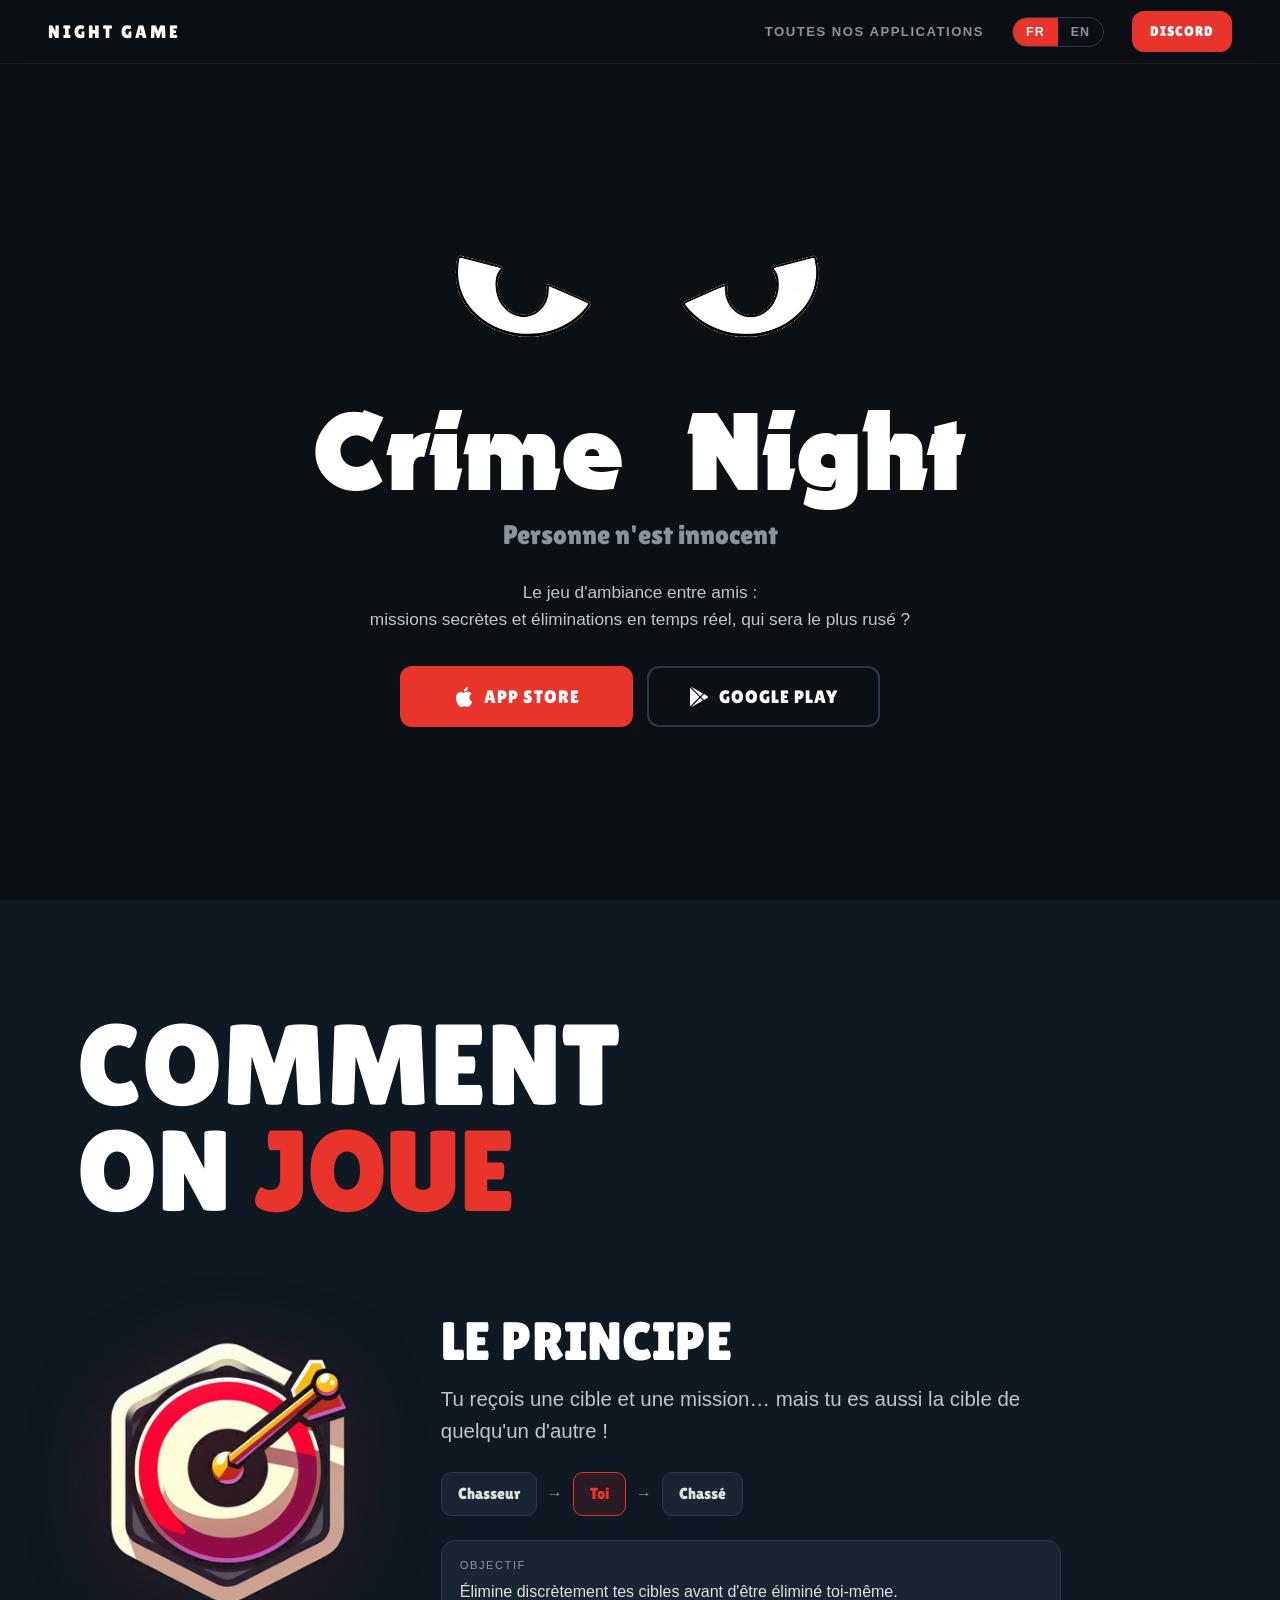
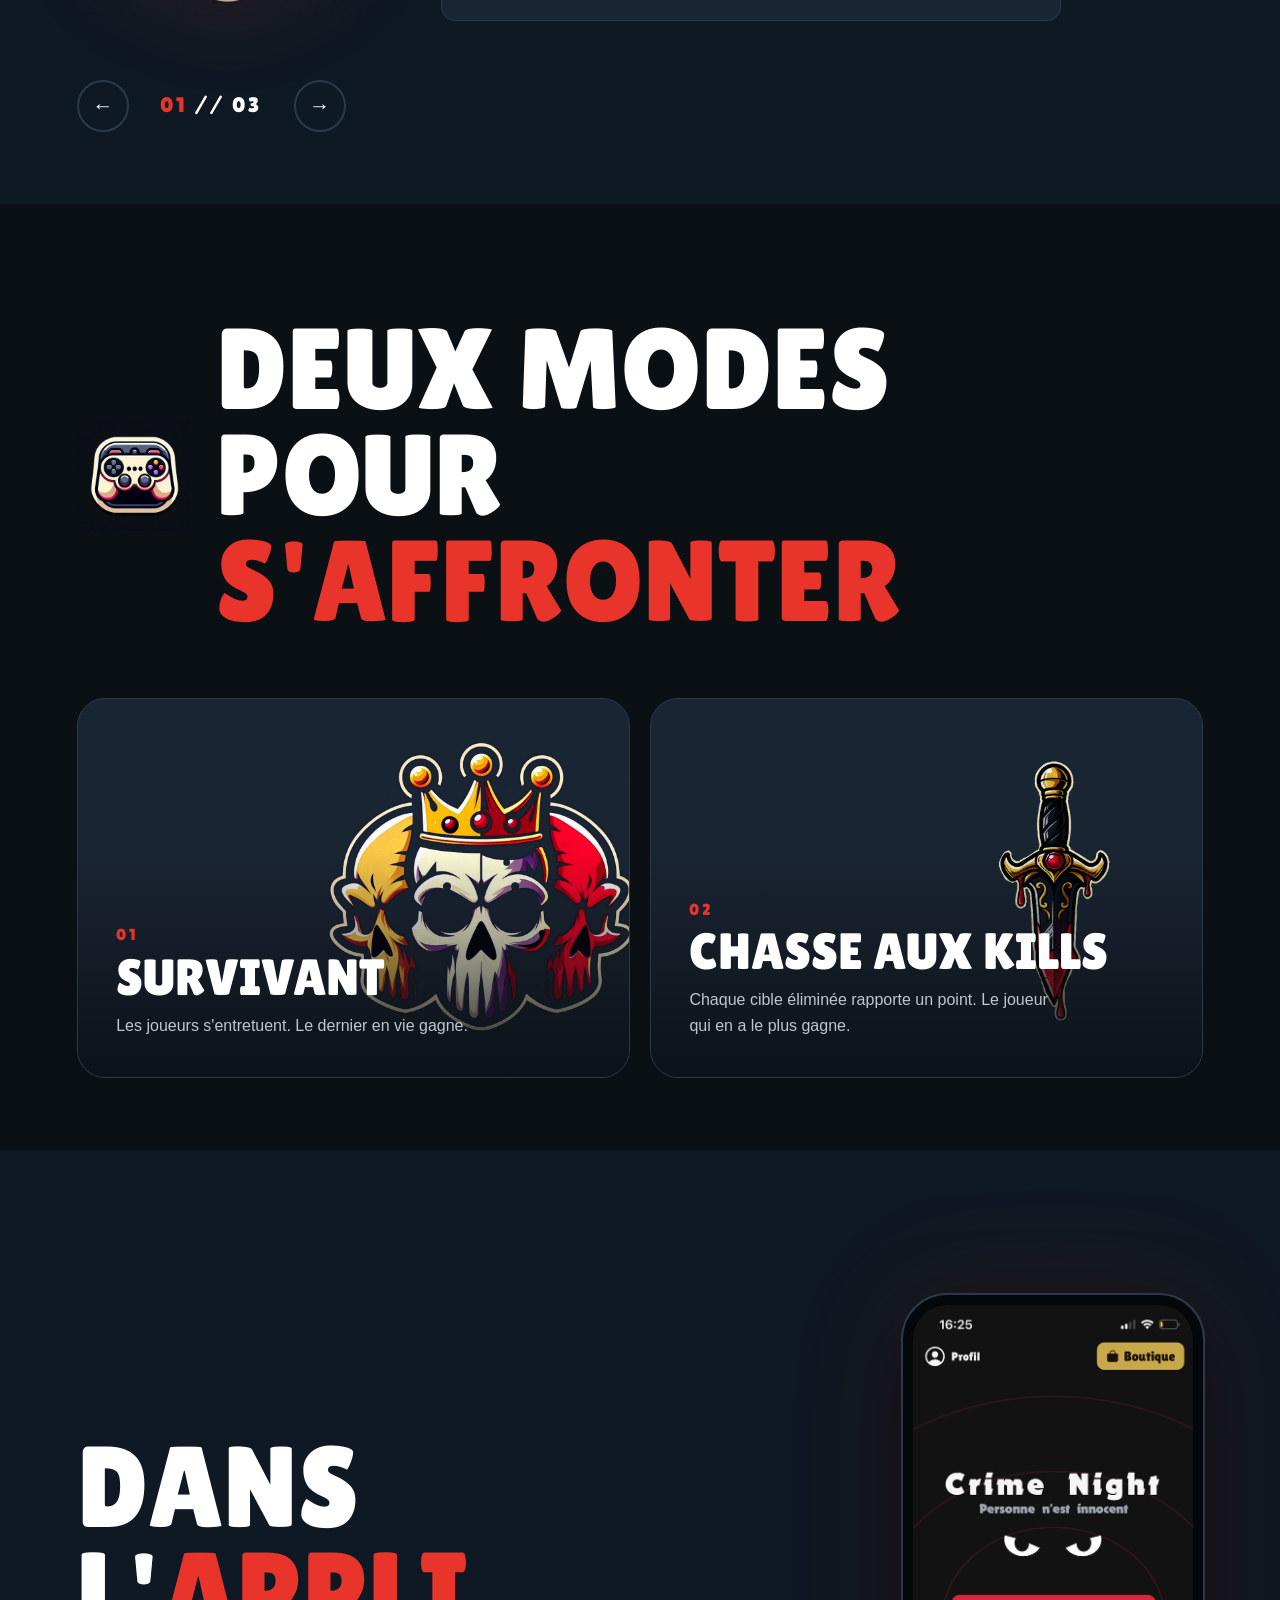
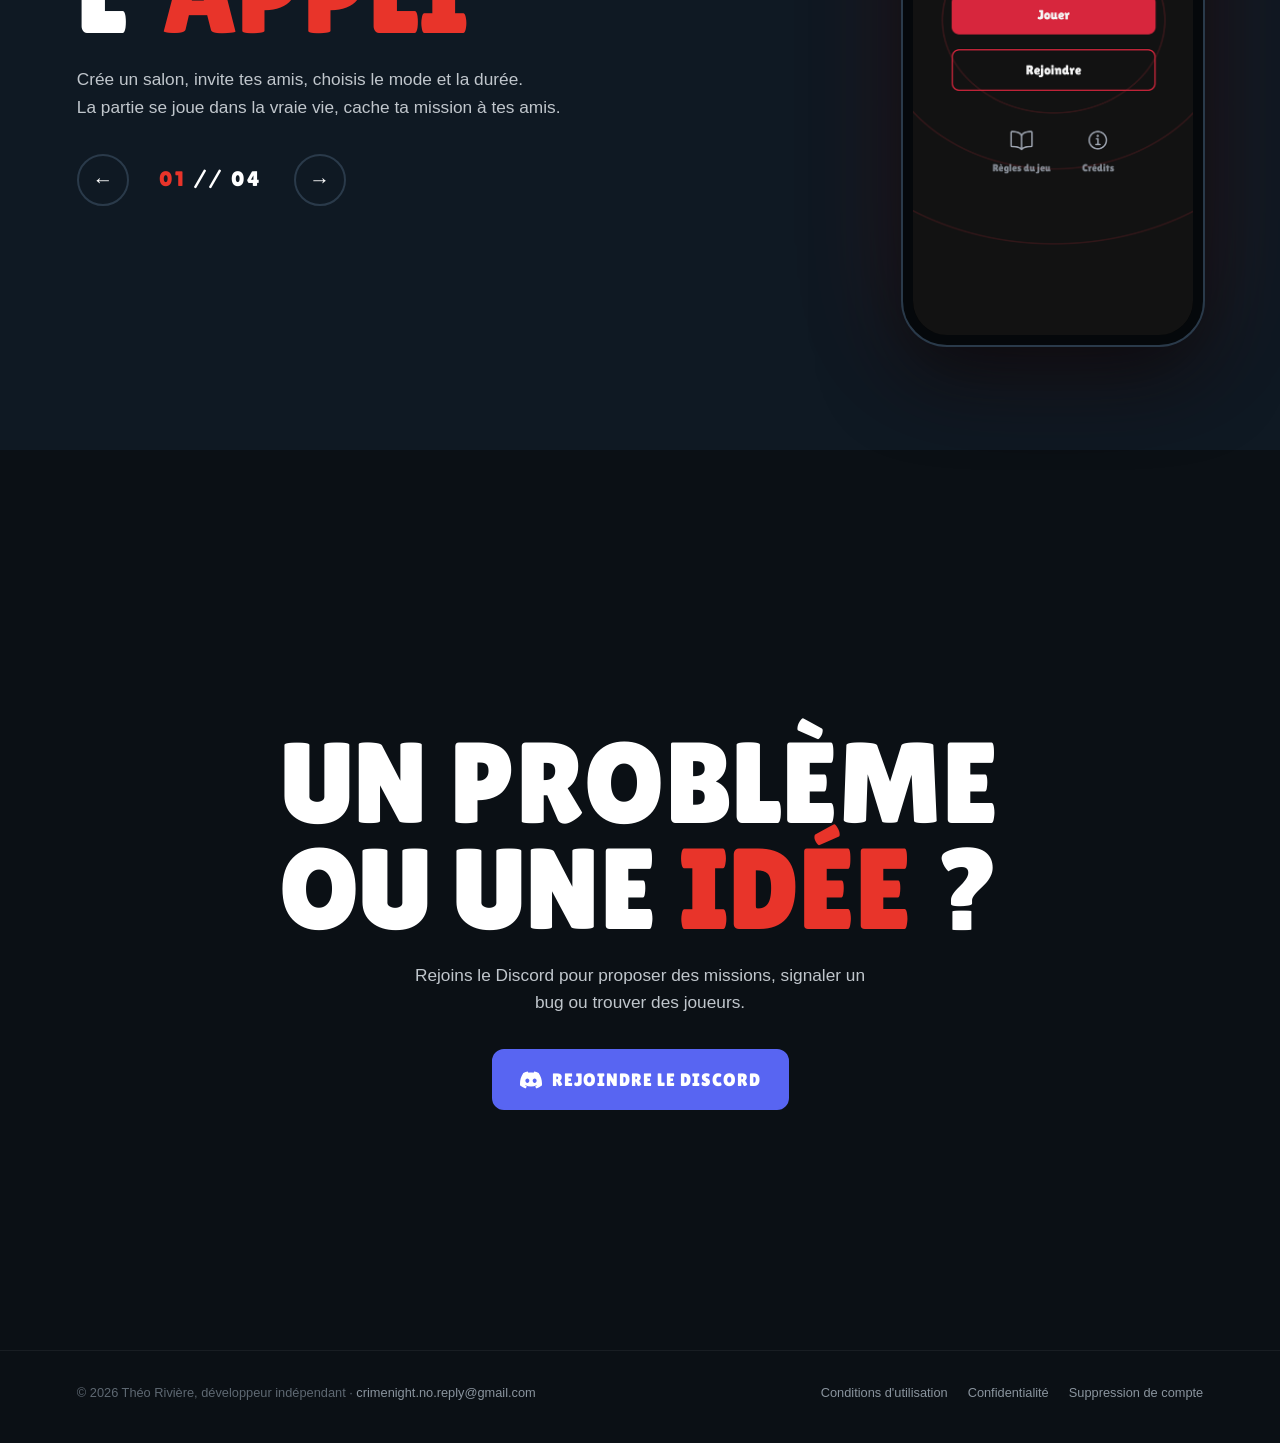
==== commit b515f814: "Bouton FR/EN sur toutes les pages L'accueil et « Toutes nos applications » existent maintenant en an" ====
--- a/index.html
+++ b/index.html
@@ -1,5 +1,5 @@
 <!DOCTYPE html>
-<html lang="fr">
+<html lang="fr" data-title-en="Crime Night – Night Game">
 <head>
   <meta charset="UTF-8" />
   <meta name="viewport" content="width=device-width, initial-scale=1.0" />
@@ -7,12 +7,14 @@
   <meta name="description" content="Crime Night, le jeu d'ambiance entre amis : missions secrètes et éliminations en temps réel. Disponible sur l'App Store et Google Play." />
   <link rel="icon" href="images/crime-night-icon.png" type="image/png" />
   <link rel="stylesheet" href="site.css" />
+  <script src="lang.js"></script>
 </head>
 <body id="top">
 
   <header class="nav">
     <a class="brand" href="index.html">Night Game</a>
-    <a class="link" href="applications.html"><span class="hide-s">Toutes nos applications</span><span class="show-s">Applis</span></a>
+    <a class="link" href="applications.html"><span class="hide-s"><span data-l="fr">Toutes nos applications</span><span data-l="en">All our apps</span></span><span class="show-s"><span data-l="fr">Applis</span><span data-l="en">Apps</span></span></a>
+    <div class="lang" role="group" aria-label="Langue / Language"><button type="button" data-set-lang="fr">FR</button><button type="button" data-set-lang="en">EN</button></div>
     <a class="btn" href="https://discord.gg/NKzgm3md3F" target="_blank" rel="noopener">Discord</a>
   </header>
 
@@ -20,10 +22,12 @@
 
     <!-- Ouverture -->
     <section class="screen hero hero-a">
-      <img class="eyes" src="images/crime-night-eyes-0.png" alt="Les yeux de Crime Night" />
+      <img class="eyes" src="images/crime-night-eyes-0.png" alt="Crime Night" />
       <h1 class="wordmark">Crime Night</h1>
-      <p class="tagline">Personne n'est innocent</p>
-      <p class="pitch">Le jeu d'ambiance entre amis :<br> missions secrètes et éliminations en temps réel, qui sera le plus rusé ?</p>
+      <p class="tagline" data-l="fr">Personne n'est innocent</p>
+      <p class="tagline" data-l="en">No one is innocent</p>
+      <p class="pitch" data-l="fr">Le jeu d'ambiance entre amis :<br> missions secrètes et éliminations en temps réel, qui sera le plus rusé ?</p>
+      <p class="pitch" data-l="en">The party game for friends:<br> secret missions and real-time eliminations. Who will be the sneakiest?</p>
       <div class="stores">
         <a class="btn big" href="https://apps.apple.com/fr/app/crime-night/id6790823280" target="_blank" rel="noopener">
           <img src="images/icones/apple.svg" alt="" /> App Store
@@ -36,32 +40,45 @@
 
     <!-- Comment on joue -->
     <section class="screen alt carousel" id="regles">
-      <h2 class="giant reveal">Comment<br>on <em>joue</em></h2>
+      <h2 class="giant reveal" data-l="fr">Comment<br>on <em>joue</em></h2>
+      <h2 class="giant reveal" data-l="en">How to<br><em>play</em></h2>
       <div class="slides reveal d1">
 
         <article class="slide rule">
           <img class="art" src="images/regles/cible.png" alt="" />
-          <div>
+          <div data-l="fr">
             <h3>Le principe</h3>
             <p class="lead">Tu reçois une cible et une mission… mais tu es aussi la cible de quelqu'un d'autre !</p>
             <div class="chain"><span>Chasseur</span><i>→</i><span class="you">Toi</span><i>→</i><span>Chassé</span></div>
             <div class="note"><small>Objectif</small>Élimine discrètement tes cibles avant d'être éliminé toi-même.</div>
           </div>
+          <div data-l="en">
+            <h3>How it works</h3>
+            <p class="lead">You receive a target and a mission… but you are also someone else's target!</p>
+            <div class="chain"><span>Hunter</span><i>→</i><span class="you">You</span><i>→</i><span>Hunted</span></div>
+            <div class="note"><small>Objective</small>Discreetly eliminate your targets before being eliminated yourself.</div>
+          </div>
         </article>
 
         <article class="slide rule">
           <img class="art" src="images/regles/notepaper.png" alt="" />
-          <div>
+          <div data-l="fr">
             <h3>Ta mission</h3>
             <p class="lead">Tu reçois une cible et un objectif secrets. Accomplis l'objectif sans être soupçonné pour valider le kill.</p>
             <div class="note"><small>Exemple d'objectif</small>« Fais rire ta cible avec un mime »</div>
             <div class="note"><small>À savoir</small>Relancer ta mission secrète change l'objectif, mais ta cible reste la même.</div>
           </div>
+          <div data-l="en">
+            <h3>Your mission</h3>
+            <p class="lead">You receive a secret target and objective. Complete the objective without being suspected to validate the kill.</p>
+            <div class="note"><small>Example objective</small>“Make your target laugh with a mime”</div>
+            <div class="note"><small>Good to know</small>Retrying your mission changes the objective, but your target stays the same.</div>
+          </div>
         </article>
 
         <article class="slide rule">
           <img class="art" src="images/regles/bulb.png" alt="" />
-          <div>
+          <div data-l="fr">
             <h3>Revendiquer un kill</h3>
             <p class="lead">Mission accomplie ?</p>
             <ul class="steps">
@@ -71,13 +88,23 @@
             </ul>
             <div class="note"><small>À savoir</small>Sans réponse après 10 minutes, le kill est validé directement.</div>
           </div>
+          <div data-l="en">
+            <h3>Claiming a kill</h3>
+            <p class="lead">Mission accomplished?</p>
+            <ul class="steps">
+              <li data-mark="1">Press “I killed my target”.</li>
+              <li class="ok" data-mark="✓">If they confirm, your kill is validated.</li>
+              <li class="ko" data-mark="✕">If they deny, you'll need to get more creative.</li>
+            </ul>
+            <div class="note"><small>Good to know</small>With no response after 10 minutes, the kill is automatically validated.</div>
+          </div>
         </article>
 
       </div>
       <div class="controls reveal d2">
-        <button class="arrow prev" aria-label="Règle précédente">←</button>
+        <button class="arrow prev" aria-label="Précédent / Previous">←</button>
         <span class="counter"></span>
-        <button class="arrow next" aria-label="Règle suivante">→</button>
+        <button class="arrow next" aria-label="Suivant / Next">→</button>
       </div>
     </section>
 
@@ -85,23 +112,34 @@
     <section class="screen" id="modes">
       <div class="modes-head reveal">
         <img src="images/regles/console.png" alt="" />
-        <h2 class="giant">Deux modes<br>pour <em>s'affronter</em></h2>
+        <h2 class="giant" data-l="fr">Deux modes<br>pour <em>s'affronter</em></h2>
+        <h2 class="giant" data-l="en">Two modes<br>to <em>face off</em></h2>
       </div>
       <div class="modes reveal d1">
         <article class="mode">
           <img src="images/crime-night-survivant.png" alt="" />
-          <div>
+          <div data-l="fr">
             <span class="num">01</span>
             <h3>Survivant</h3>
             <p>Les joueurs s'entretuent. Le dernier en vie gagne.</p>
           </div>
+          <div data-l="en">
+            <span class="num">01</span>
+            <h3>Survivor</h3>
+            <p>Players eliminate each other. The last one standing wins.</p>
+          </div>
         </article>
         <article class="mode">
           <img src="images/crime-night-chasse.png" alt="" />
-          <div>
+          <div data-l="fr">
             <span class="num">02</span>
             <h3>Chasse aux kills</h3>
             <p>Chaque cible éliminée rapporte un point. Le joueur qui en a le plus gagne.</p>
+          </div>
+          <div data-l="en">
+            <span class="num">02</span>
+            <h3>Kill Hunt</h3>
+            <p>Each eliminated target scores a point. The player with the most kills wins.</p>
           </div>
         </article>
       </div>
@@ -111,21 +149,23 @@
     <section class="screen alt carousel" id="captures">
       <div class="shots">
         <div class="reveal">
-          <h2 class="giant">Dans<br>l'<em>appli</em></h2>
-          <p>Crée un salon, invite tes amis, choisis le mode et la durée.<br> La partie se joue dans la vraie vie, cache ta mission à tes amis.</p>
+          <h2 class="giant" data-l="fr">Dans<br>l'<em>appli</em></h2>
+          <h2 class="giant" data-l="en">Inside<br>the <em>app</em></h2>
+          <p data-l="fr">Crée un salon, invite tes amis, choisis le mode et la durée.<br> La partie se joue dans la vraie vie, cache ta mission à tes amis.</p>
+          <p data-l="en">Create a room, invite your friends, choose the mode and duration.<br> The game is played in real life: hide your mission from your friends.</p>
           <div class="controls">
-            <button class="arrow prev" aria-label="Capture précédente">←</button>
+            <button class="arrow prev" aria-label="Précédent / Previous">←</button>
             <span class="counter"></span>
-            <button class="arrow next" aria-label="Capture suivante">→</button>
+            <button class="arrow next" aria-label="Suivant / Next">→</button>
           </div>
         </div>
         <div class="phone-col reveal d1">
           <div class="phone">
             <div class="slides">
-              <div class="slide"><img src="images/captures/capture1.png" alt="Écran d'accueil de Crime Night" /></div>
-              <div class="slide"><img src="images/captures/capture2.png" alt="Capture de Crime Night" loading="lazy" /></div>
-              <div class="slide"><img src="images/captures/capture3.png" alt="Création d'un salon dans Crime Night" loading="lazy" /></div>
-              <div class="slide"><img src="images/captures/capture4.png" alt="Capture de Crime Night" loading="lazy" /></div>
+              <div class="slide"><img src="images/captures/capture1.png" alt="Crime Night" /></div>
+              <div class="slide"><img src="images/captures/capture2.png" alt="Crime Night" loading="lazy" /></div>
+              <div class="slide"><img src="images/captures/capture3.png" alt="Crime Night" loading="lazy" /></div>
+              <div class="slide"><img src="images/captures/capture4.png" alt="Crime Night" loading="lazy" /></div>
             </div>
           </div>
         </div>
@@ -134,22 +174,29 @@
 
     <!-- Discord -->
     <section class="screen discord" id="discord">
-      <h2 class="giant reveal">Un problème<br>ou une <em>idée</em> ?</h2>
-      <p class="reveal d1">Rejoins le Discord pour proposer des missions, signaler un bug ou trouver des joueurs.</p>
+      <h2 class="giant reveal" data-l="fr">Un problème<br>ou une <em>idée</em> ?</h2>
+      <h2 class="giant reveal" data-l="en">An issue<br>or an <em>idea</em>?</h2>
+      <p class="reveal d1" data-l="fr">Rejoins le Discord pour proposer des missions, signaler un bug ou trouver des joueurs.</p>
+      <p class="reveal d1" data-l="en">Join the Discord to suggest missions, report a bug or find players.</p>
       <a class="btn big discord-btn reveal d2" href="https://discord.gg/NKzgm3md3F" target="_blank" rel="noopener">
-        <img src="images/icones/discord.svg" width="22" height="22" alt="" /> Rejoindre le Discord
+        <img src="images/icones/discord.svg" width="22" height="22" alt="" /> <span data-l="fr">Rejoindre le Discord</span><span data-l="en">Join the Discord</span>
       </a>
     </section>
 
   </main>
 
   <footer>
-    <span>© 2026 Théo Rivière, développeur indépendant · <a href="mailto:crimenight.no.reply@gmail.com">crimenight.no.reply@gmail.com</a></span>
-    <nav aria-label="Informations légales">
+    <span>© 2026 Théo Rivière, <span data-l="fr">développeur indépendant</span><span data-l="en">independent developer</span> · <a href="mailto:crimenight.no.reply@gmail.com">crimenight.no.reply@gmail.com</a></span>
+    <nav data-l="fr" aria-label="Informations légales">
       <a href="cgu.html">Conditions d'utilisation</a>
       <a href="confidentialite.html">Confidentialité</a>
       <a href="suppression-compte.html">Suppression de compte</a>
     </nav>
+    <nav data-l="en" aria-label="Legal information">
+      <a href="cgu.html">Terms of Use</a>
+      <a href="confidentialite.html">Privacy Policy</a>
+      <a href="suppression-compte.html">Account deletion</a>
+    </nav>
   </footer>
 
   <script src="site.js"></script>
--- a/site.css
+++ b/site.css
@@ -72,7 +72,10 @@
 .nav .btn { padding: 7px 16px; font-size: 0.9rem; }
 @media (max-width: 720px) {
   .nav { gap: 14px; }
-  .nav .brand { font-size: 1rem; letter-spacing: 2px; }
+  .nav { gap: 10px; }
+  .nav .brand { font-size: 0.95rem; letter-spacing: 1.5px; }
+  .nav .btn { padding: 6px 12px; font-size: 0.82rem; }
+  .nav .lang button { padding: 6px 9px; }
   .nav .hide-s { display: none; }
   .nav .show-s { display: inline; }
   .nav a.link { font-size: 0.72rem; letter-spacing: 1px; }
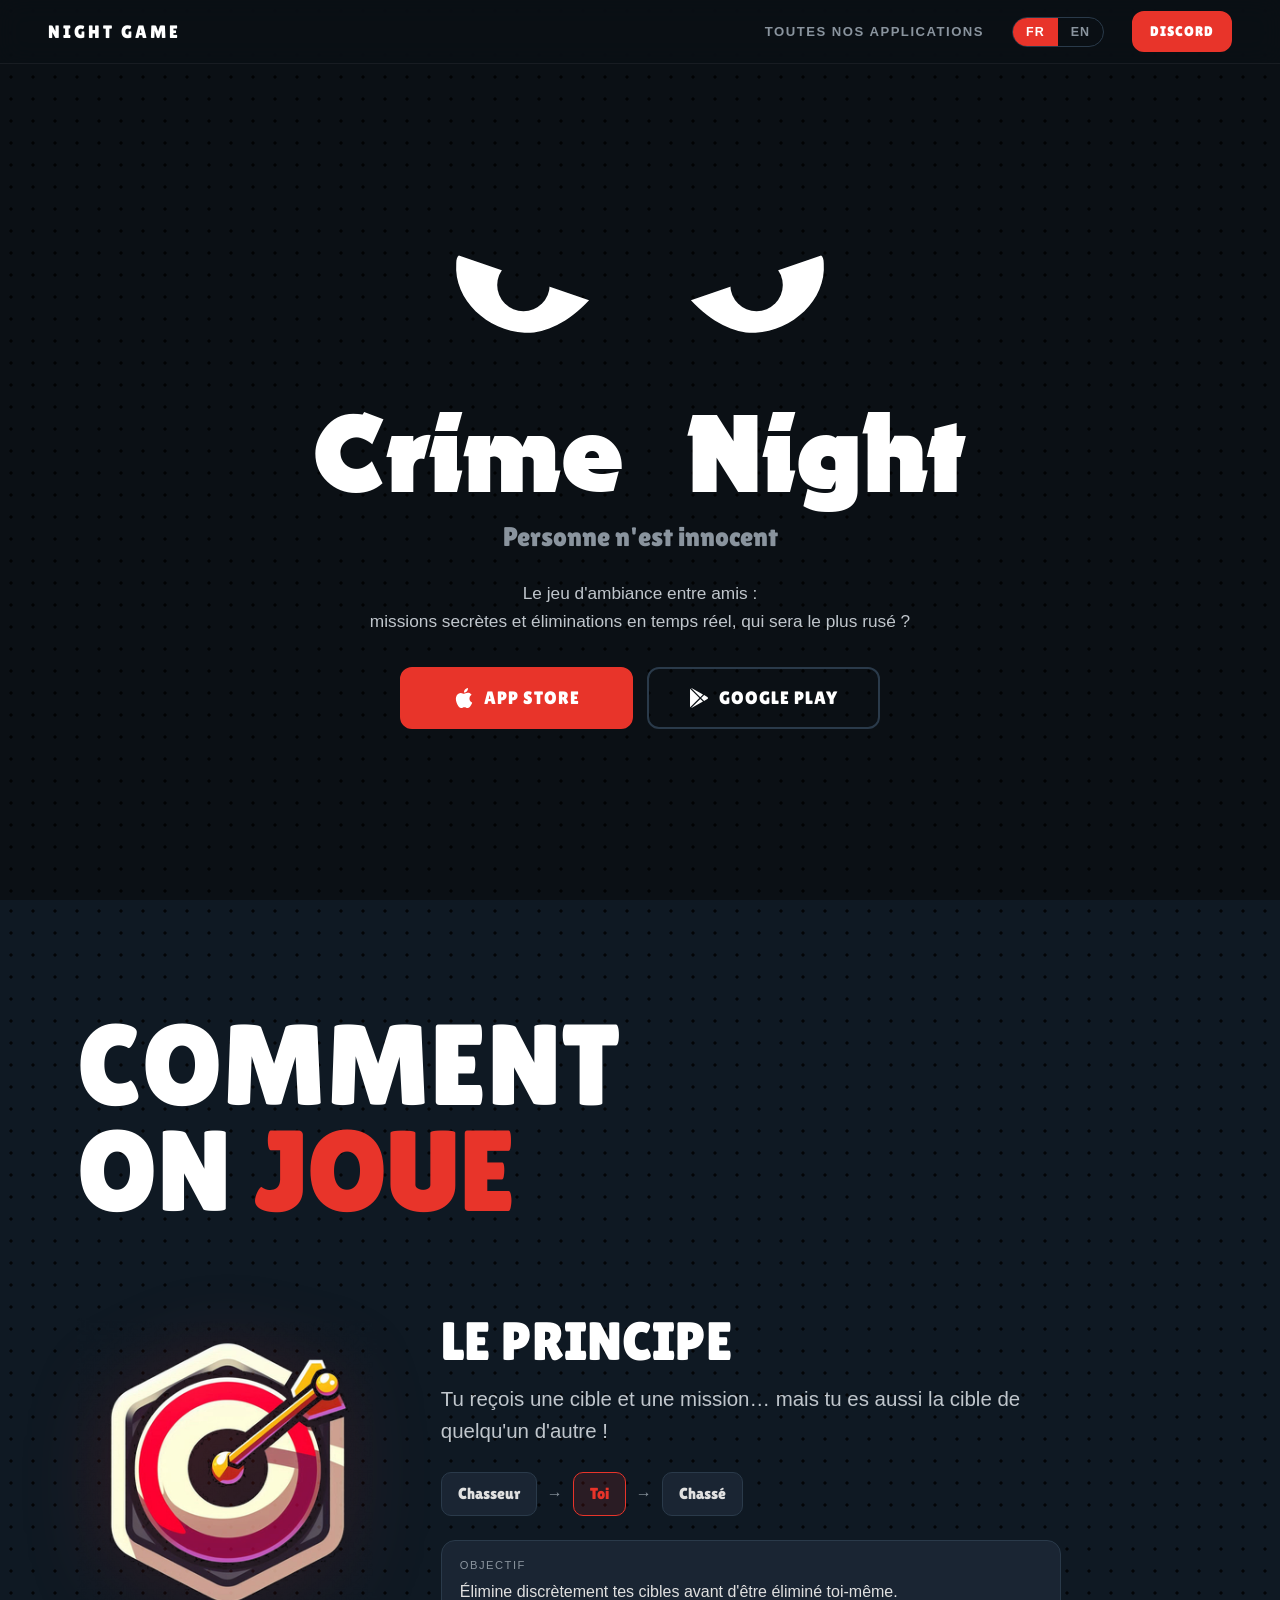
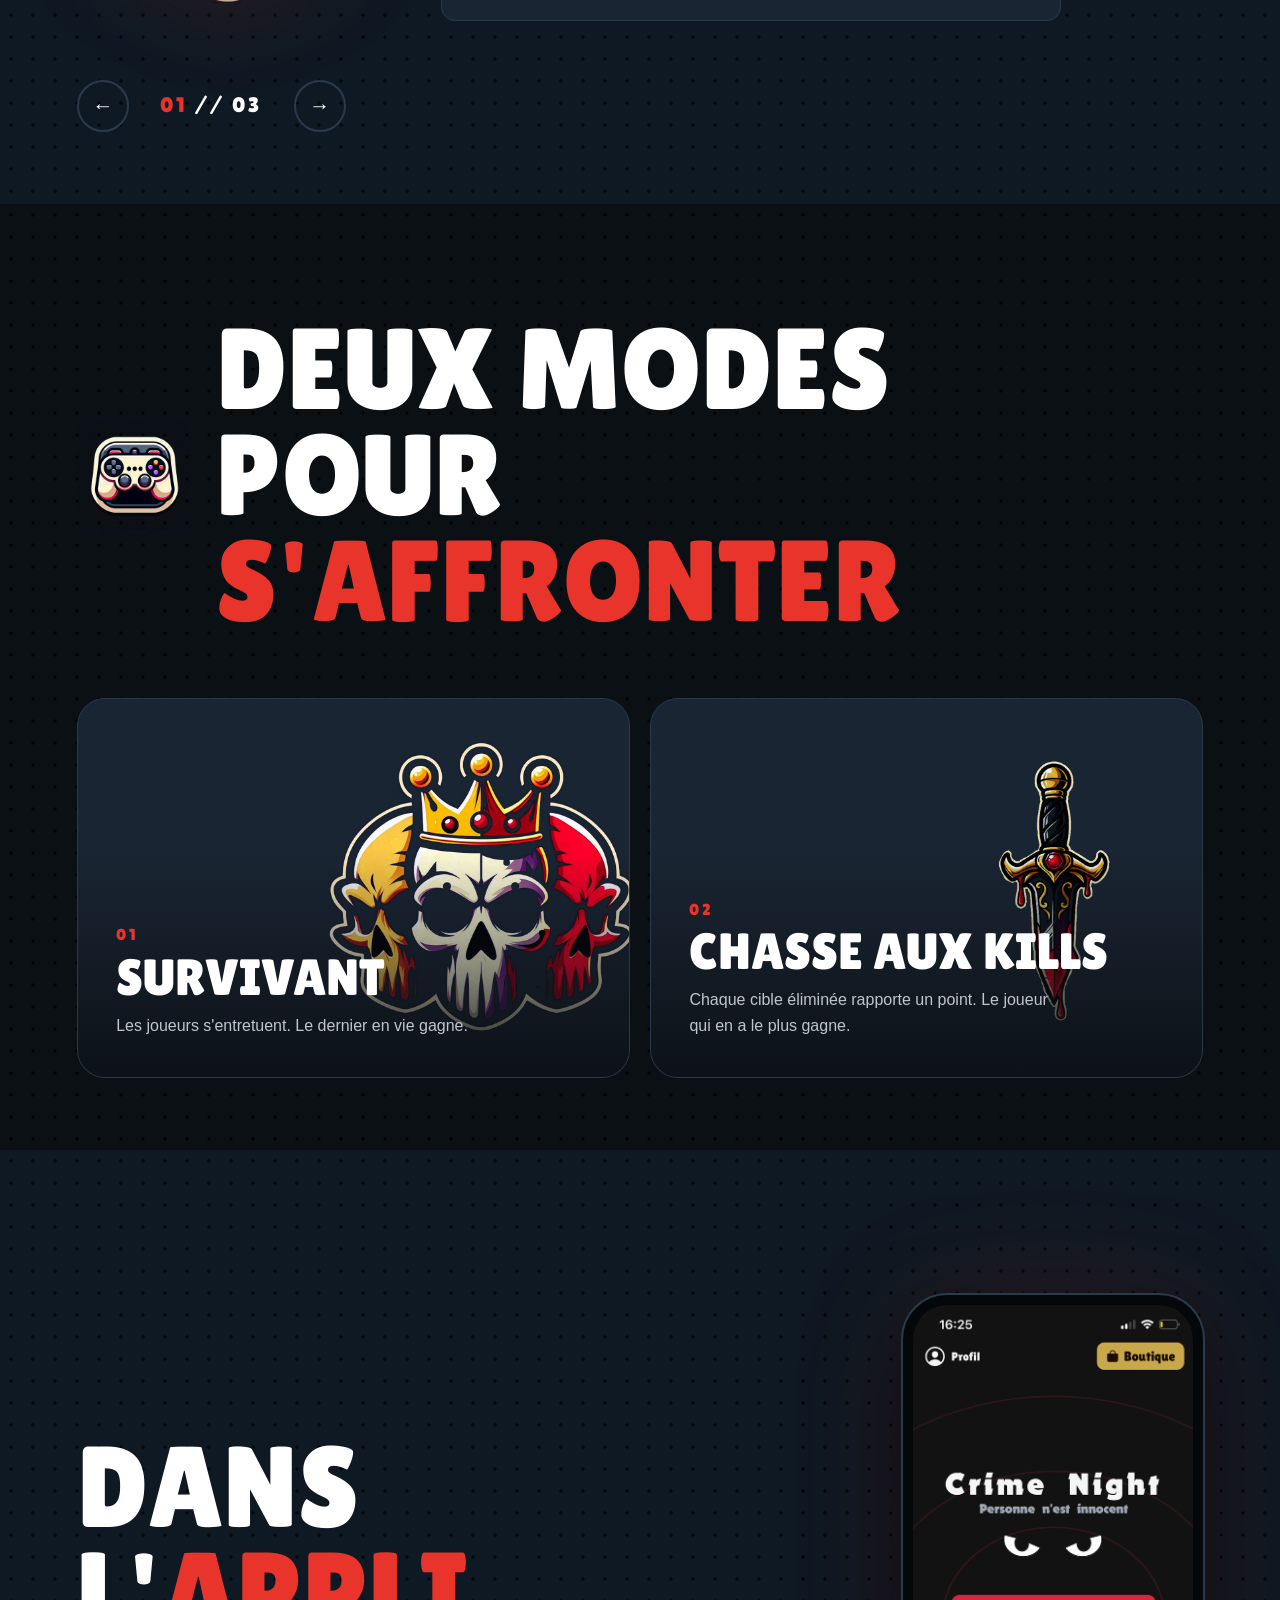
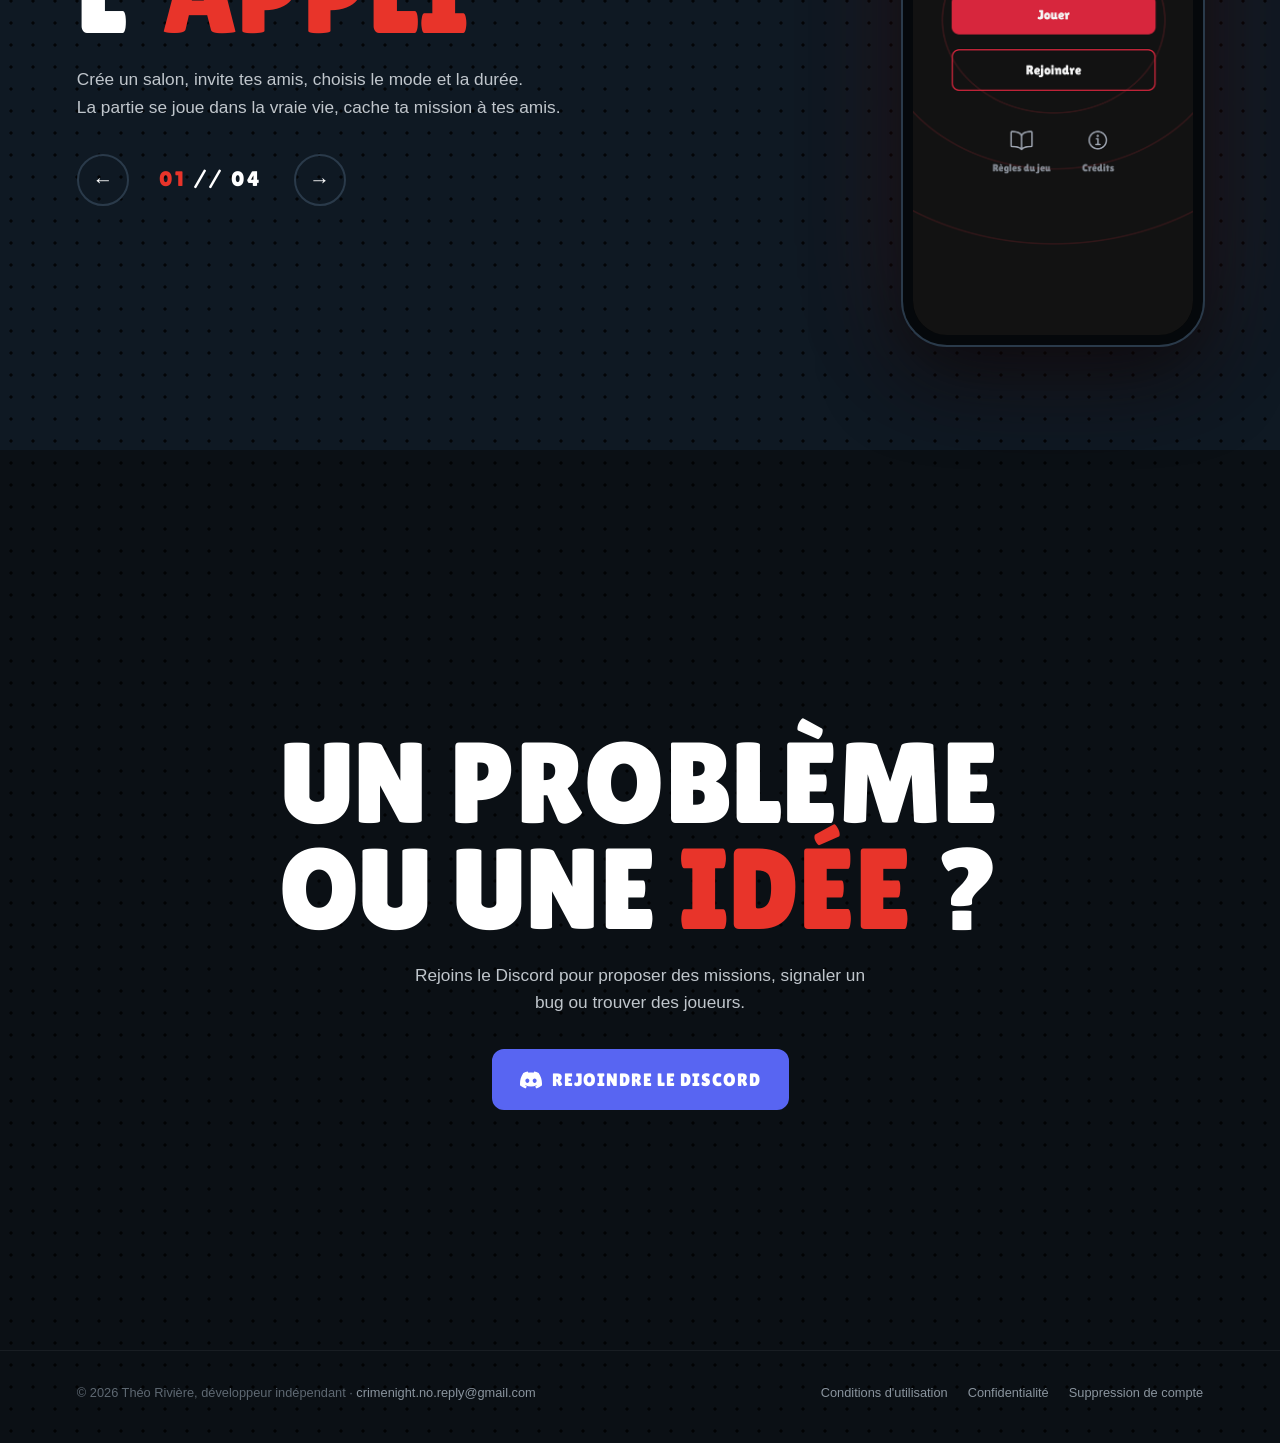
==== commit eb42a163: "Yeux dessinés en code, barre du haut sur les pages de Rep', cartes des applications - Accueil : les " ====
--- a/index.html
+++ b/index.html
@@ -22,7 +22,24 @@
 
     <!-- Ouverture -->
     <section class="screen hero hero-a">
-      <img class="eyes" src="images/crime-night-eyes-0.png" alt="Crime Night" />
+      <!-- Les yeux : une forme blanche par œil, percée par l'iris (un masque), l'œil droit en miroir du gauche. -->
+      <svg class="eyes" viewBox="0 0 800 300" role="img" aria-label="Crime Night">
+        <defs>
+          <path id="eye-shape" d="M55 85 L303 170 C262 215 215 234 180 232 C110 228 45 170 50 100 C50 92 52 87 55 85 Z" />
+          <mask id="eye-l" maskUnits="userSpaceOnUse" x="0" y="0" width="400" height="300">
+            <use href="#eye-shape" fill="#fff" />
+            <circle class="pupil" cx="178" cy="141" r="50" fill="#000" />
+          </mask>
+          <mask id="eye-r" maskUnits="userSpaceOnUse" x="0" y="0" width="400" height="300">
+            <use href="#eye-shape" fill="#fff" />
+            <circle class="pupil" cx="178" cy="141" r="50" fill="#000" />
+          </mask>
+        </defs>
+        <g class="lids">
+          <rect width="400" height="300" fill="#fff" mask="url(#eye-l)" />
+          <g transform="translate(800 0) scale(-1 1)"><rect width="400" height="300" fill="#fff" mask="url(#eye-r)" /></g>
+        </g>
+      </svg>
       <h1 class="wordmark">Crime Night</h1>
       <p class="tagline" data-l="fr">Personne n'est innocent</p>
       <p class="tagline" data-l="en">No one is innocent</p>
--- a/site.css
+++ b/site.css
@@ -18,6 +18,9 @@
   --text: #e0e0e0;
   --muted: #8a949e;
   --nav-h: 64px;
+  /* Trame de petits points plus foncés que le fond. */
+  --dots: radial-gradient(circle, rgba(0, 0, 0, 0.8) 1.3px, transparent 1.9px);
+  --dots-size: 22px 22px;
   --title: "Lilita One", "Segoe UI", sans-serif;
   --body: -apple-system, BlinkMacSystemFont, "Segoe UI", Roboto, sans-serif;
 }
@@ -26,7 +29,7 @@
 html { scroll-behavior: smooth; }
 body {
   font-family: var(--body);
-  background: var(--night);
+  background: var(--dots) 0 0 / var(--dots-size) var(--night);
   color: var(--text);
   line-height: 1.6;
   overflow-x: hidden;
@@ -81,14 +84,21 @@
   .nav a.link { font-size: 0.72rem; letter-spacing: 1px; }
 }
 
+@media (max-width: 400px) {
+  .nav { gap: 8px; padding: 0 12px; }
+  .nav .brand { font-size: 0.85rem; letter-spacing: 1px; }
+  .nav .lang button { padding: 6px 7px; }
+}
+
 /* ── Sections plein écran ──────────────────────────────────── */
 .screen {
   min-height: 100vh; min-height: 100svh;
   padding: calc(var(--nav-h) + 48px) clamp(20px, 6vw, 96px) 72px;
   display: flex; flex-direction: column; justify-content: center;
   position: relative;
-}
-.screen.alt { background: var(--panel); }
+  overflow-x: clip;
+}
+.screen.alt { background: var(--dots) 0 0 / var(--dots-size) var(--panel); }
 .giant {
   font-family: var(--title); font-weight: 400;
   font-size: clamp(2.6rem, 9vw, 7.5rem);
@@ -112,7 +122,12 @@
 .eyes { cursor: pointer; }
 
 .hero-a { align-items: center; text-align: center; }
-.hero-a .eyes { width: min(64vw, 420px); margin-bottom: 28px; }
+.hero-a .eyes { width: min(64vw, 420px); height: auto; display: block; margin-bottom: 28px; }
+.eyes .lids { transform-box: view-box; transform-origin: 400px 150px; }
+.eyes.blink .lids { animation: blink 0.26s ease-in-out; }
+@keyframes blink {
+  45%, 55% { transform: scaleY(0.05); }
+}
 .hero-a .wordmark { font-size: clamp(3rem, 11vw, 7rem); line-height: 1; letter-spacing: 2px; }
 .hero-a .tagline { font-size: clamp(1.1rem, 2.6vw, 1.7rem); margin: 6px 0 22px; }
 .hero-a .pitch { max-width: 680px; color: #c0c6cc; font-size: 1.08rem; margin-bottom: 32px; }
@@ -137,7 +152,8 @@
 .carousel .slides { display: grid; }
 .carousel .slide {
   grid-area: 1 / 1;
-  opacity: 0; visibility: hidden; transform: translateX(40px);
+  /* Décalage vertical : un décalage horizontal élargit la page sur téléphone. */
+  opacity: 0; visibility: hidden; transform: translateY(24px);
   transition: opacity 0.45s ease, transform 0.45s ease, visibility 0s 0.45s;
 }
 .carousel .slide.on { opacity: 1; visibility: visible; transform: none; transition-delay: 0s; }
@@ -264,13 +280,17 @@
 .app .legal a { text-decoration: none; }
 .app .legal a:hover { text-decoration: underline; }
 .app.cn { background: var(--panel); border-color: var(--line); }
-.app.cn h2 { font-family: "Nougat", var(--title); font-size: clamp(1.7rem, 7.6vw, 2.6rem); white-space: nowrap; color: #fff; }
+.app.cn h2 { font-family: var(--title); font-size: clamp(1.7rem, 7.6vw, 2.6rem); white-space: nowrap; color: #fff; }
 .app.cn p { color: #c0c6cc; }
 .app.cn .legal a { color: var(--muted); }
 .app.rep { background: #092328; border-color: #1d4046; }
-.app.rep h2 { font-family: var(--body); font-weight: 300; font-size: 2.6rem; color: #eaf4ec; }
+.app.rep h2 { font-family: var(--title); font-size: clamp(1.7rem, 7.6vw, 2.6rem); color: #eaf4ec; }
 .app.rep p { color: #8fa9a3; }
-.app.rep .soon { color: #8bbb92; font-size: 0.9rem; border: 1px solid #1d4046; border-radius: 12px; padding: 10px 16px; }
+/* Même allure que les boutons de la carte Crime Night, sans être cliquable. */
+.app.rep .soon {
+  font-family: var(--title); font-size: 1rem; letter-spacing: 1px; text-transform: uppercase;
+  color: #8bbb92; border: 2px solid #1d4046; border-radius: 12px; padding: 10px 20px;
+}
 .app.rep .legal a { color: #8fa9a3; }
 
 /* ── Pages légales de Crime Night ──────────────────────────── */
